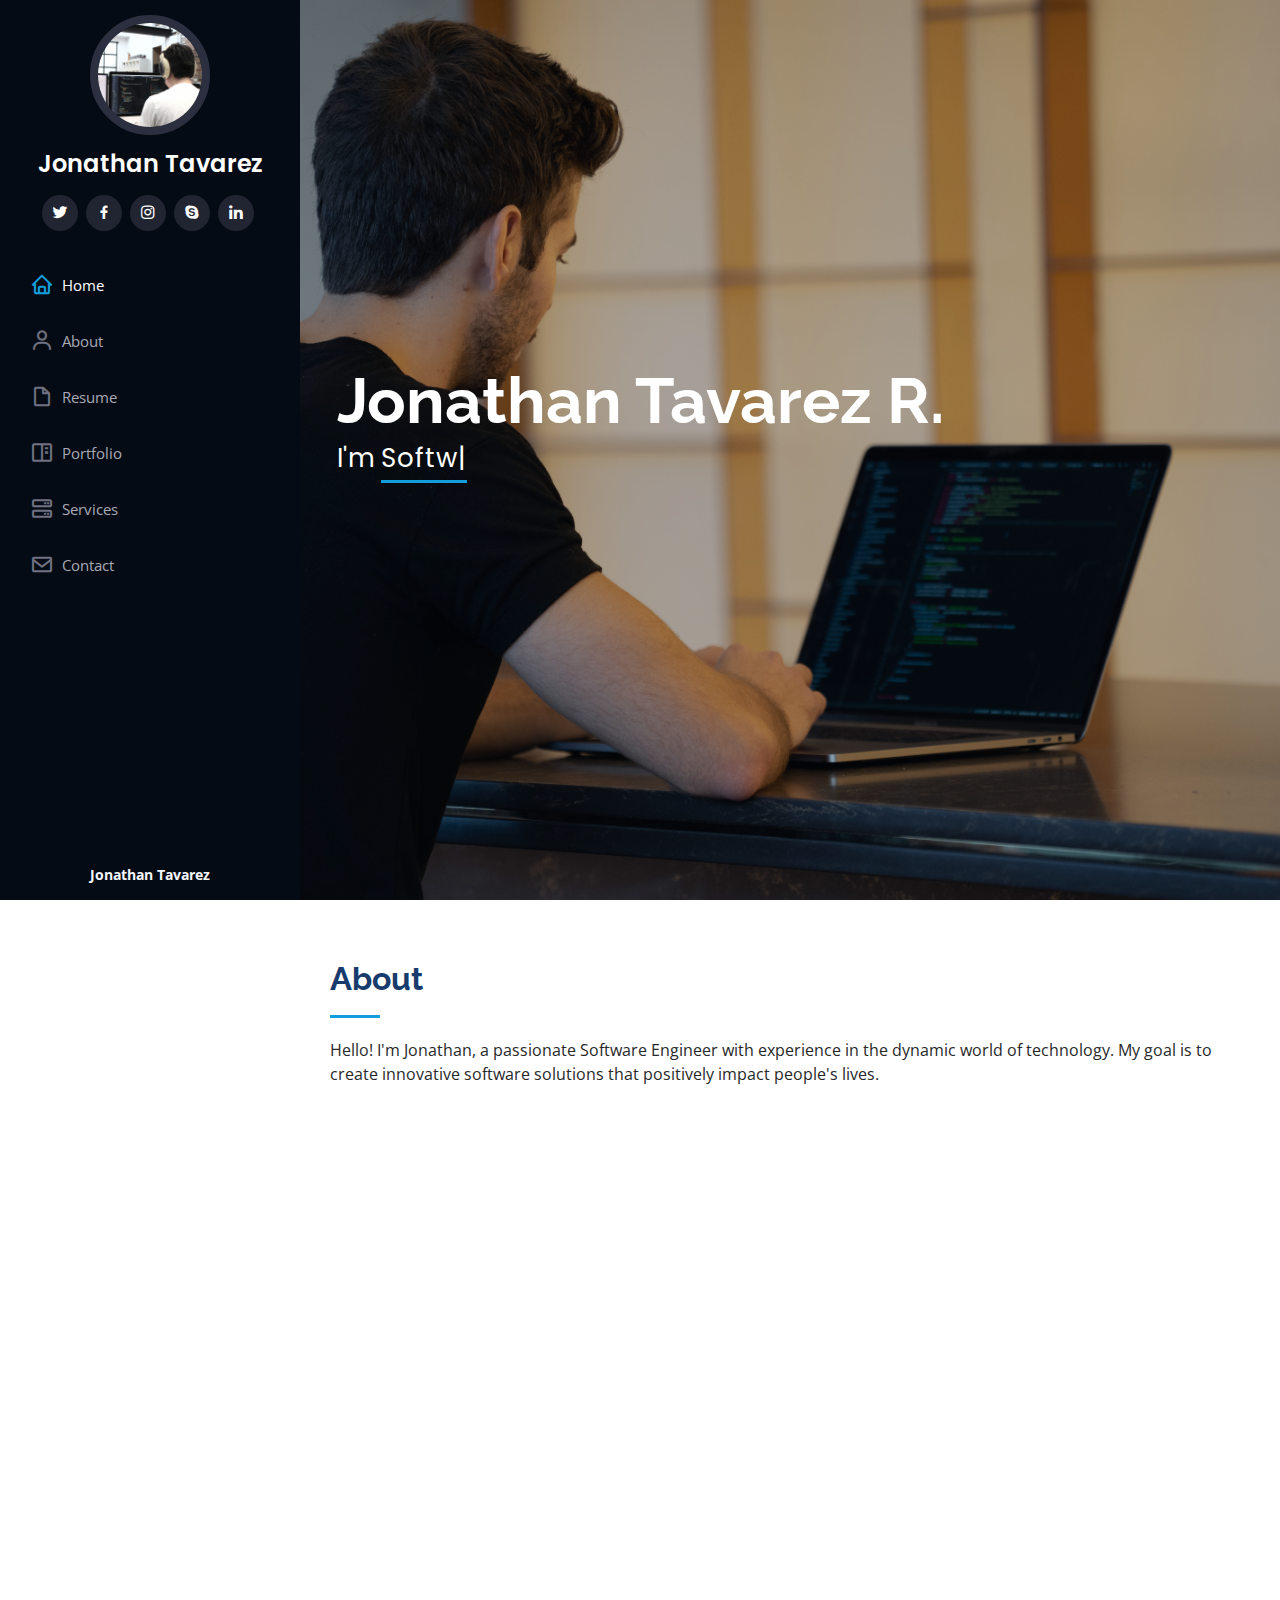
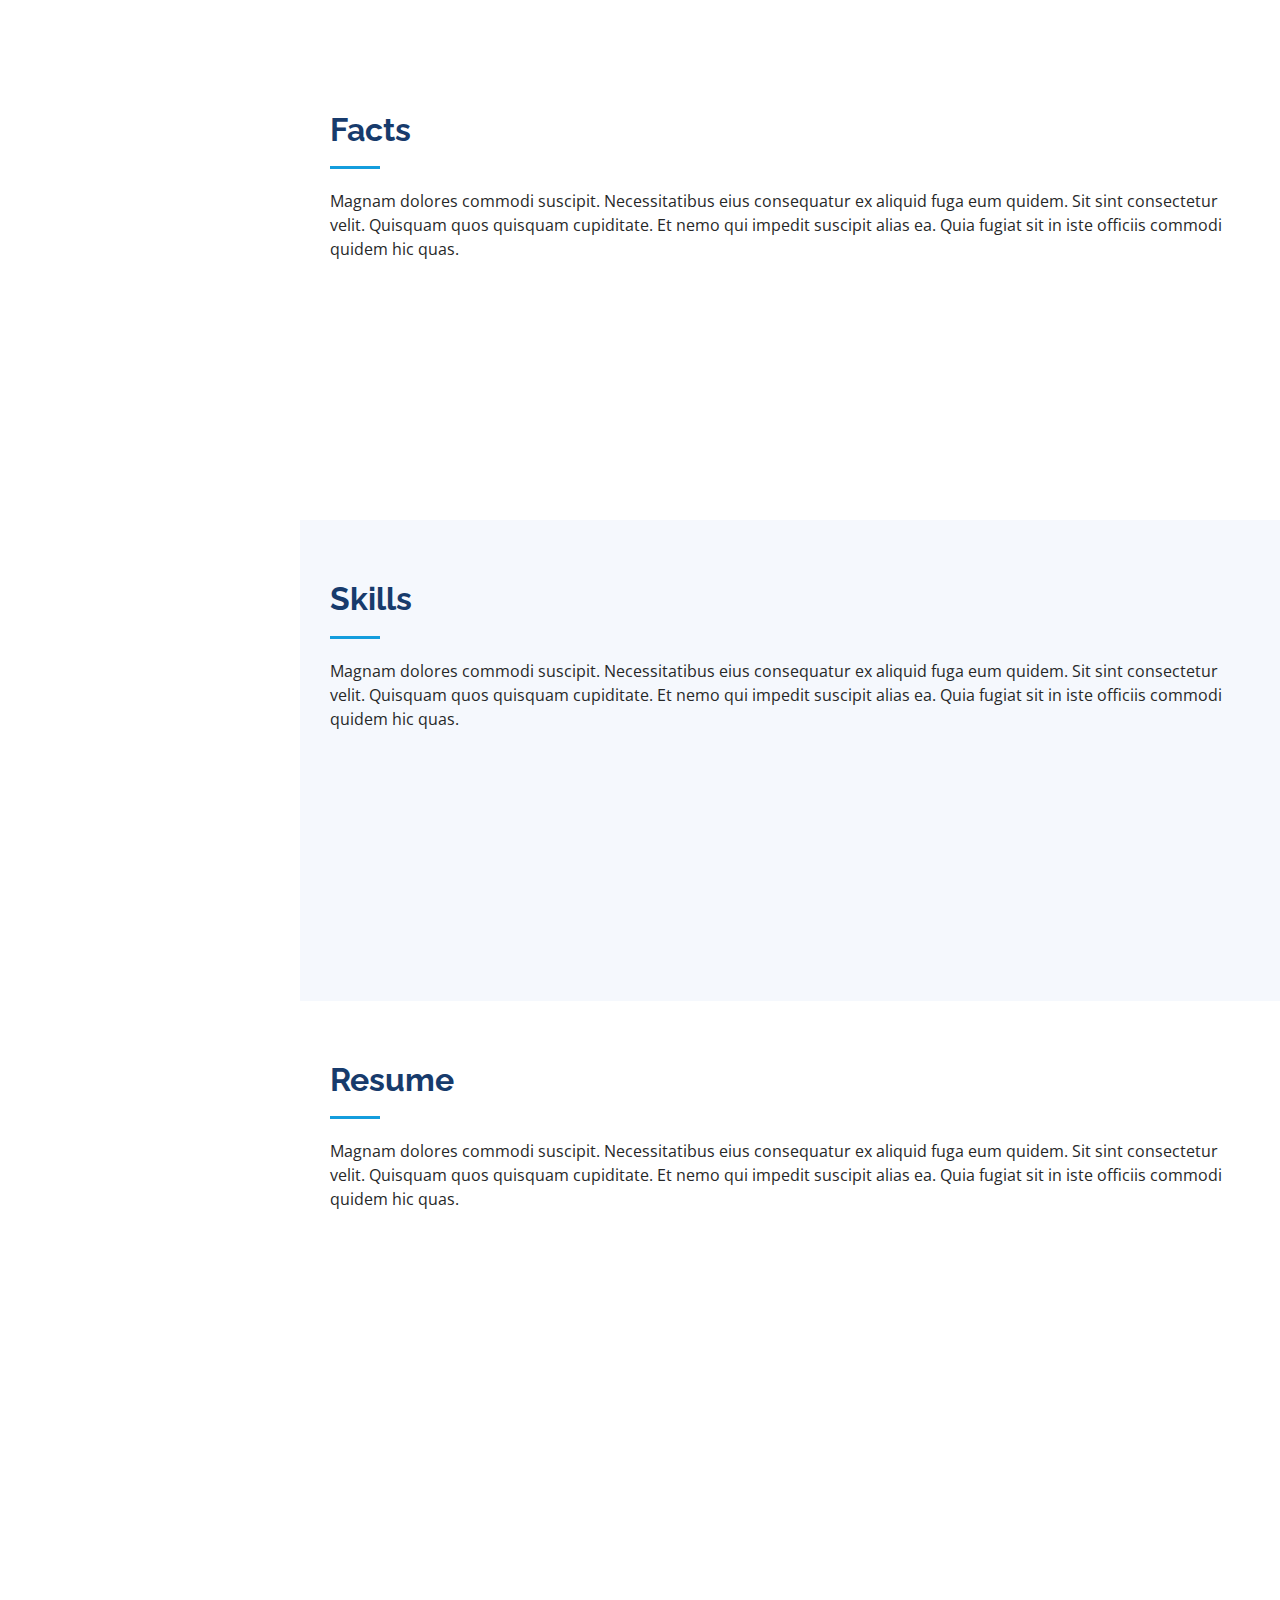
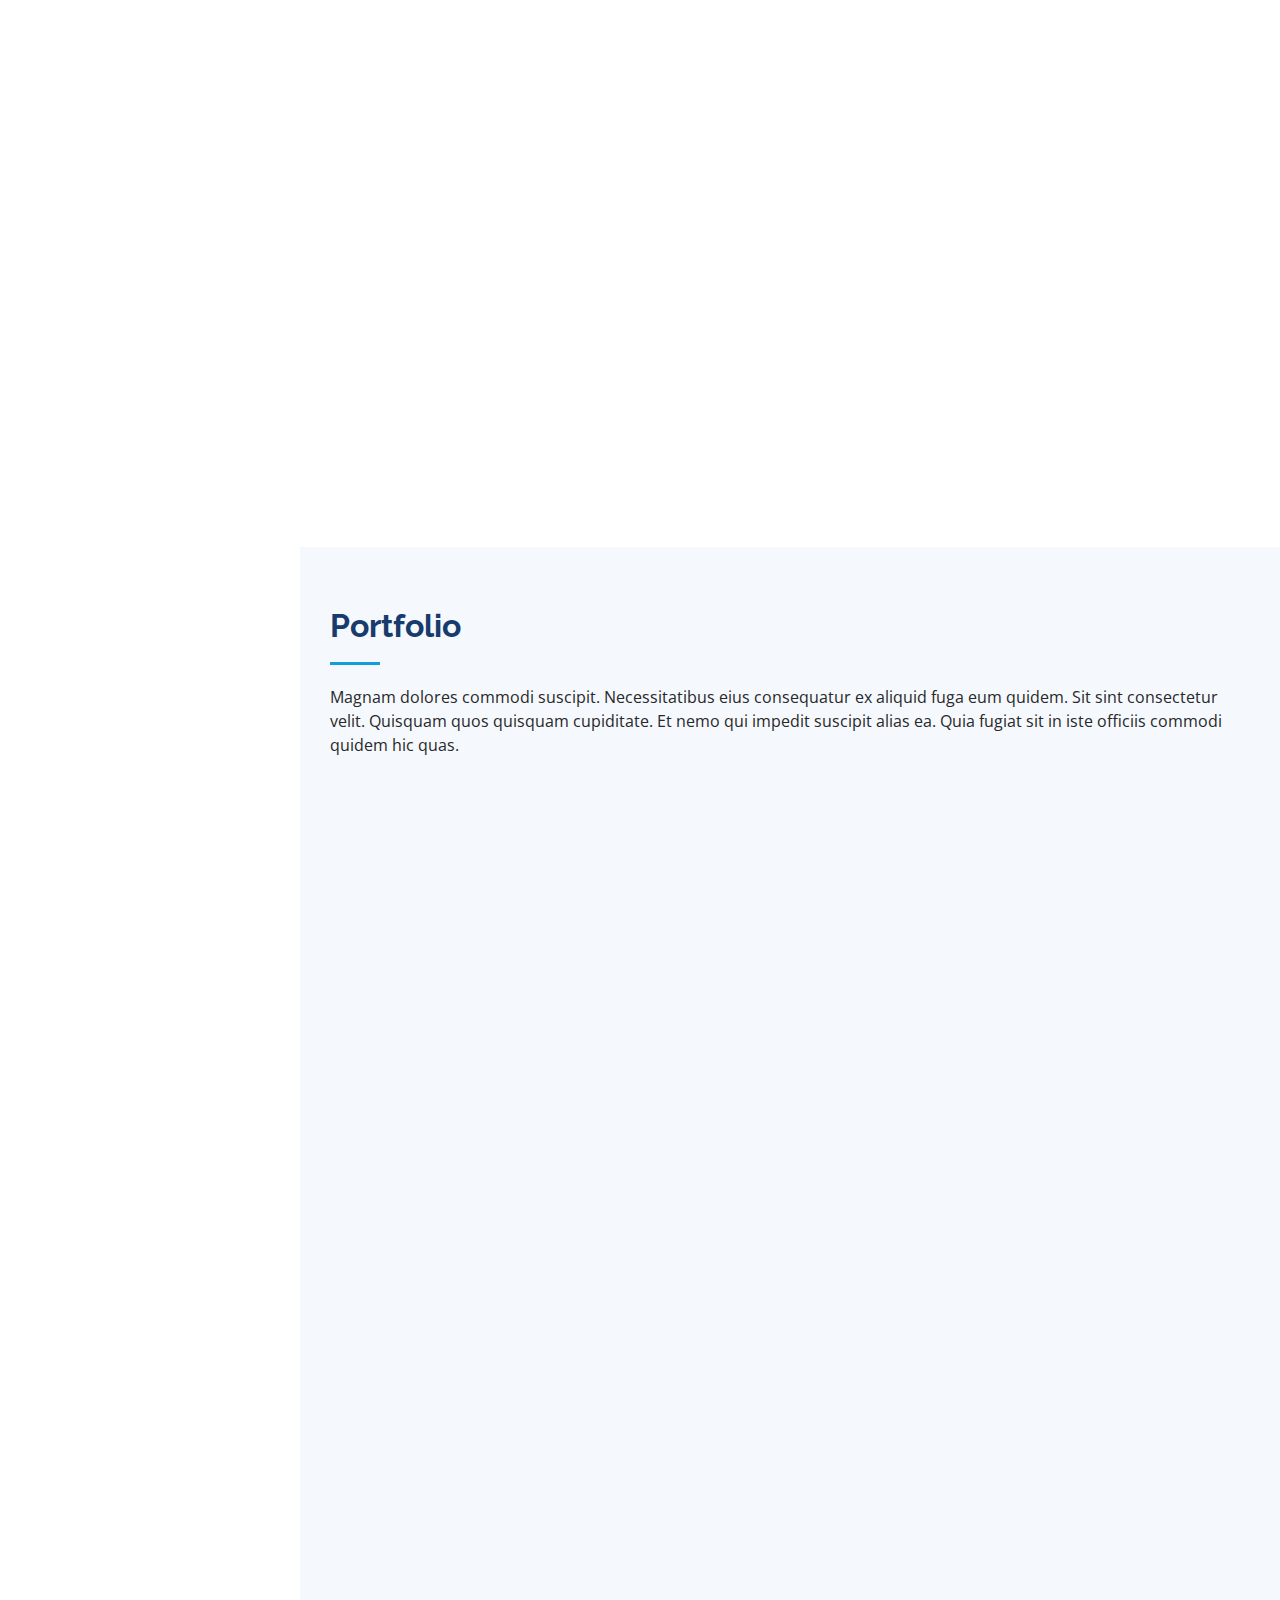
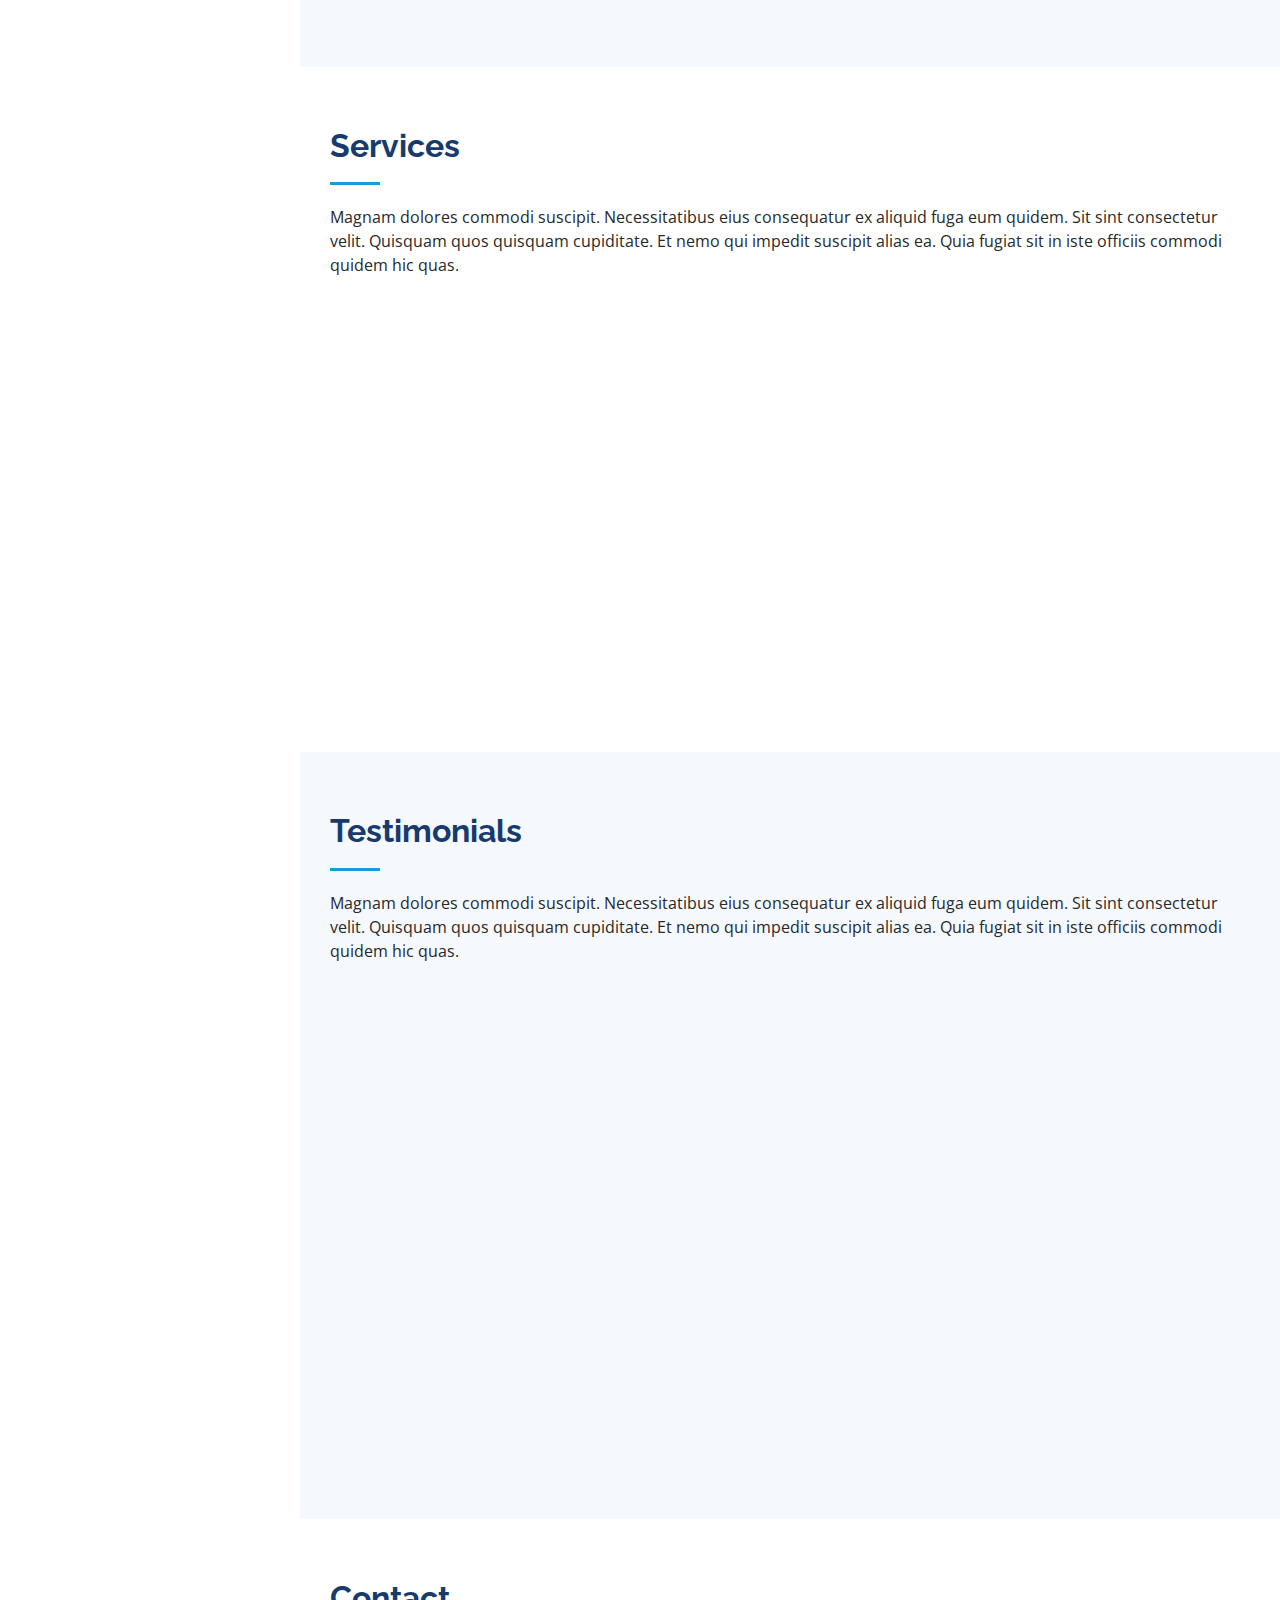
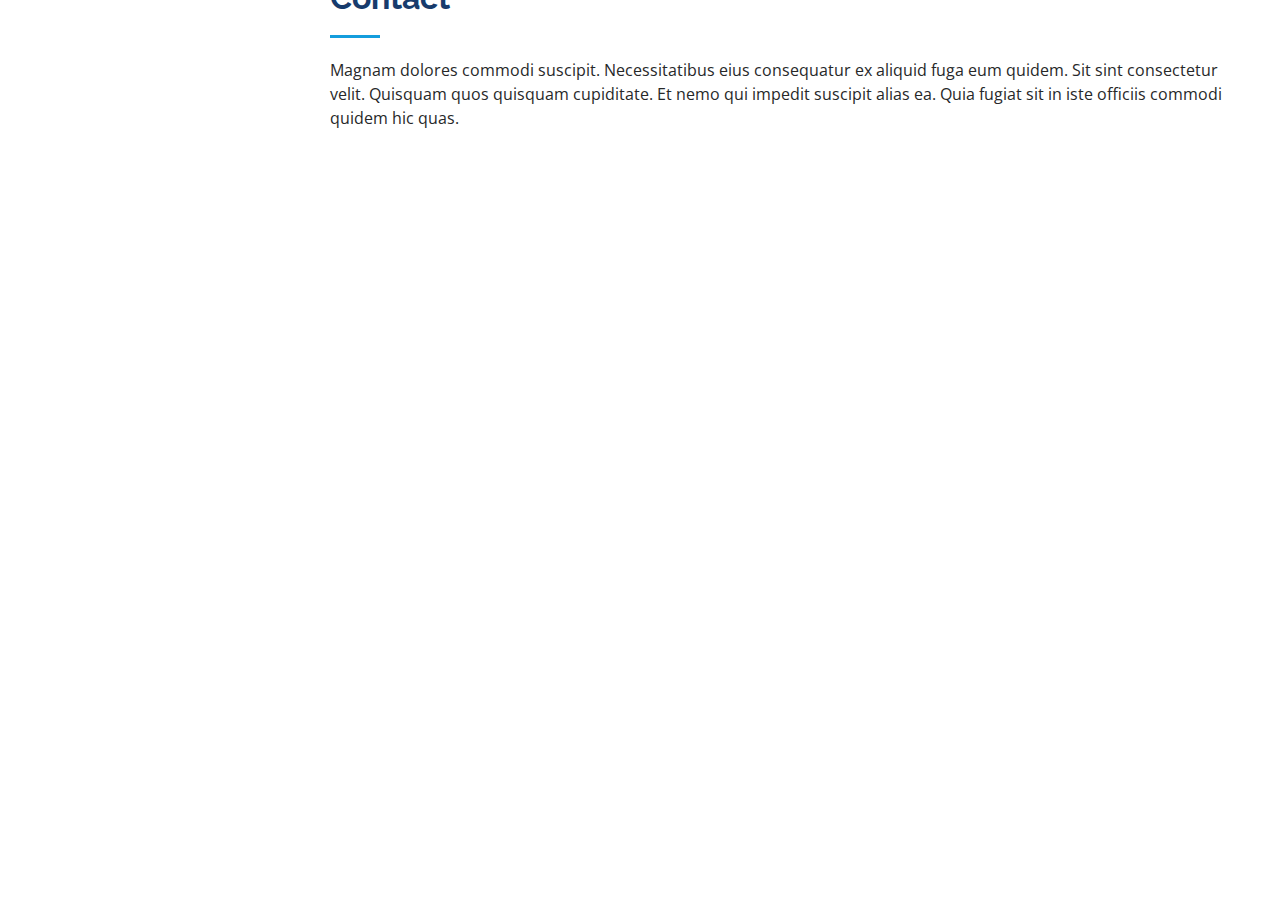
==== index.html @ 26cade0c "Initial commit" ====
<!DOCTYPE html>
<html lang="en">

<head>
  <meta charset="utf-8">
  <meta content="width=device-width, initial-scale=1.0" name="viewport">

  <title>Jonathan T. Portfolio - Index</title>
  <meta content="" name="description">
  <meta content="" name="keywords">

  <!-- Favicons -->
  <link href="assets/img/favicon.png" rel="icon">
  <link href="assets/img/apple-touch-icon.png" rel="apple-touch-icon">

  <!-- Google Fonts -->
  <link href="https://fonts.googleapis.com/css?family=Open+Sans:300,300i,400,400i,600,600i,700,700i|Raleway:300,300i,400,400i,500,500i,600,600i,700,700i|Poppins:300,300i,400,400i,500,500i,600,600i,700,700i" rel="stylesheet">

  <!-- Vendor CSS Files -->
  <link href="assets/vendor/aos/aos.css" rel="stylesheet">
  <link href="assets/vendor/bootstrap/css/bootstrap.min.css" rel="stylesheet">
  <link href="assets/vendor/bootstrap-icons/bootstrap-icons.css" rel="stylesheet">
  <link href="assets/vendor/boxicons/css/boxicons.min.css" rel="stylesheet">
  <link href="assets/vendor/glightbox/css/glightbox.min.css" rel="stylesheet">
  <link href="assets/vendor/swiper/swiper-bundle.min.css" rel="stylesheet">

  <!-- Template Main CSS File -->
  <link href="assets/css/style.css" rel="stylesheet">

  <!-- =======================================================
  * Updated: Oct 12 2023 with Bootstrap v5.3.2
  * Author: Jonathan Tavarez
  ========================================================  -->
</head>

<body>

  <!-- ======= Mobile nav toggle button ======= -->
  <i class="bi bi-list mobile-nav-toggle d-xl-none"></i>

  <!-- ======= Header ======= -->
  <header id="header">
    <div class="d-flex flex-column">

      <div class="profile">
        <img src="assets/img/bg-img3.jpg" alt="" class="img-fluid rounded-circle">
        <h1 class="text-light"><a href="index.html">Jonathan Tavarez</a></h1>
        <div class="social-links mt-3 text-center">
          <a href="#" class="twitter"><i class="bx bxl-twitter"></i></a>
          <a href="#" class="facebook"><i class="bx bxl-facebook"></i></a>
          <a href="#" class="instagram"><i class="bx bxl-instagram"></i></a>
          <a href="#" class="google-plus"><i class="bx bxl-skype"></i></a>
          <a href="#" class="linkedin"><i class="bx bxl-linkedin"></i></a>
        </div>
      </div>

      <nav id="navbar" class="nav-menu navbar">
        <ul>
          <li><a href="#hero" class="nav-link scrollto active"><i class="bx bx-home"></i> <span>Home</span></a></li>
          <li><a href="#about" class="nav-link scrollto"><i class="bx bx-user"></i> <span>About</span></a></li>
          <li><a href="#resume" class="nav-link scrollto"><i class="bx bx-file-blank"></i> <span>Resume</span></a></li>
          <li><a href="#portfolio" class="nav-link scrollto"><i class="bx bx-book-content"></i> <span>Portfolio</span></a></li>
          <li><a href="#services" class="nav-link scrollto"><i class="bx bx-server"></i> <span>Services</span></a></li>
          <li><a href="#contact" class="nav-link scrollto"><i class="bx bx-envelope"></i> <span>Contact</span></a></li>
        </ul>
      </nav><!-- .nav-menu -->
    </div>
  </header><!-- End Header -->

  <!-- ======= Hero Section ======= -->
  <section id="hero" class="d-flex flex-column justify-content-center align-items-center">
    <div class="hero-container" data-aos="fade-in">
      <h1>Jonathan Tavarez R.</h1>
      <p>I'm <span class="typed" data-typed-items="Software Engineer, System Engineer, SysAdmin, A+, Network +"></span></p>
    </div>
  </section><!-- End Hero -->

  <main id="main">

    <!-- ======= About Section ======= -->
    <section id="about" class="about">
      <div class="container">

        <div class="section-title">
          <h2>About</h2>
          Hello! I'm Jonathan, a passionate Software Engineer with experience in the dynamic world of technology. My goal is to create innovative software solutions that positively impact people's lives.
        </div>

        <div class="row">
          <div class="col-lg-4" data-aos="fade-right">
            <img src="assets/img/bg-image.jpg" class="img-fluid" alt="">
          </div>
          <div class="col-lg-8 pt-4 pt-lg-0 content" data-aos="fade-left">
            <h3>Full Stack Software Developer Engineer &amp; Web Developer.</h3>
            <p class="fst-italic">
              I started my career as a computer science student, diving deep into the fascinating realm of programming. Over the years, I've worked on a variety of challenging projects, from web applications to high-scalability cloud systems. My primary focus has been on developing applications using languages like Java, JavaScript, and TypeScript, and I've had the opportunity to collaborate on agile teams to achieve outstanding results.
            </p>
            <p></p>
            <div class="row">
              <div class="col-lg-6">
                <ul>
                  <li><i class="bi bi-chevron-right"></i> <strong>Website:</strong> <span>www.jtavarezr.github.io</span></li>
                  <li><i class="bi bi-chevron-right"></i> <strong>Phone:</strong> <span>1-401-401-2930</span></li>
                  <li><i class="bi bi-chevron-right"></i> <strong>City:</strong> <span>Davenport FL, USA</span></li>
                </ul>
              </div>
              <div class="col-lg-6">
                <ul>
                  <li><i class="bi bi-chevron-right"></i> <strong></strong> <span></span></li>
                  <li><i class="bi bi-chevron-right"></i> <strong>Email:</strong> <span>jonathan.tavarez@gmail.com</span></li>
                  <li><i class="bi bi-chevron-right"></i> <strong>Freelance:</strong> <span>Available</span></li>
                </ul>
              </div>
            </div>
            <p> </p>
            <p>
              Officiis eligendi itaque labore et dolorum mollitia officiis optio vero. Quisquam sunt adipisci omnis et ut. Nulla accusantium dolor incidunt officia tempore. Et eius omnis.
              Cupiditate ut dicta maxime officiis quidem quia. Sed et consectetur qui quia repellendus itaque neque. Aliquid amet quidem ut quaerat cupiditate. Ab et eum qui repellendus omnis culpa magni laudantium dolores.
            </p>
          </div>
        </div>

      </div>
    </section><!-- End About Section -->

    <!-- ======= Facts Section ======= -->
    <section id="facts" class="facts">
      <div class="container">

        <div class="section-title">
          <h2>Facts</h2>
          <p>Magnam dolores commodi suscipit. Necessitatibus eius consequatur ex aliquid fuga eum quidem. Sit sint consectetur velit. Quisquam quos quisquam cupiditate. Et nemo qui impedit suscipit alias ea. Quia fugiat sit in iste officiis commodi quidem hic quas.</p>
        </div>

        <div class="row no-gutters">

          <div class="col-lg-3 col-md-6 d-md-flex align-items-md-stretch" data-aos="fade-up">
            <div class="count-box">
              <i class="bi bi-emoji-smile"></i>
              <span data-purecounter-start="0" data-purecounter-end="232" data-purecounter-duration="1" class="purecounter"></span>
              <p><strong>Happy Clients</strong> consequuntur quae</p>
            </div>
          </div>

          <div class="col-lg-3 col-md-6 d-md-flex align-items-md-stretch" data-aos="fade-up" data-aos-delay="100">
            <div class="count-box">
              <i class="bi bi-journal-richtext"></i>
              <span data-purecounter-start="0" data-purecounter-end="521" data-purecounter-duration="1" class="purecounter"></span>
              <p><strong>Projects</strong> adipisci atque cum quia aut</p>
            </div>
          </div>

          <div class="col-lg-3 col-md-6 d-md-flex align-items-md-stretch" data-aos="fade-up" data-aos-delay="200">
            <div class="count-box">
              <i class="bi bi-headset"></i>
              <span data-purecounter-start="0" data-purecounter-end="1453" data-purecounter-duration="1" class="purecounter"></span>
              <p><strong>Hours Of Support</strong> aut commodi quaerat</p>
            </div>
          </div>

          <div class="col-lg-3 col-md-6 d-md-flex align-items-md-stretch" data-aos="fade-up" data-aos-delay="300">
            <div class="count-box">
              <i class="bi bi-people"></i>
              <span data-purecounter-start="0" data-purecounter-end="32" data-purecounter-duration="1" class="purecounter"></span>
              <p><strong>Hard Workers</strong> rerum asperiores dolor</p>
            </div>
          </div>

        </div>

      </div>
    </section><!-- End Facts Section -->

    <!-- ======= Skills Section ======= -->
    <section id="skills" class="skills section-bg">
      <div class="container">

        <div class="section-title">
          <h2>Skills</h2>
          <p>Magnam dolores commodi suscipit. Necessitatibus eius consequatur ex aliquid fuga eum quidem. Sit sint consectetur velit. Quisquam quos quisquam cupiditate. Et nemo qui impedit suscipit alias ea. Quia fugiat sit in iste officiis commodi quidem hic quas.</p>
        </div>

        <div class="row skills-content">

          <div class="col-lg-6" data-aos="fade-up">

            <div class="progress">
              <span class="skill">HTML <i class="val">100%</i></span>
              <div class="progress-bar-wrap">
                <div class="progress-bar" role="progressbar" aria-valuenow="100" aria-valuemin="0" aria-valuemax="100"></div>
              </div>
            </div>

            <div class="progress">
              <span class="skill">CSS <i class="val">90%</i></span>
              <div class="progress-bar-wrap">
                <div class="progress-bar" role="progressbar" aria-valuenow="90" aria-valuemin="0" aria-valuemax="100"></div>
              </div>
            </div>

            <div class="progress">
              <span class="skill">JavaScript <i class="val">75%</i></span>
              <div class="progress-bar-wrap">
                <div class="progress-bar" role="progressbar" aria-valuenow="75" aria-valuemin="0" aria-valuemax="100"></div>
              </div>
            </div>

          </div>

          <div class="col-lg-6" data-aos="fade-up" data-aos-delay="100">

            <div class="progress">
              <span class="skill">PHP <i class="val">80%</i></span>
              <div class="progress-bar-wrap">
                <div class="progress-bar" role="progressbar" aria-valuenow="80" aria-valuemin="0" aria-valuemax="100"></div>
              </div>
            </div>

            <div class="progress">
              <span class="skill">WordPress/CMS <i class="val">90%</i></span>
              <div class="progress-bar-wrap">
                <div class="progress-bar" role="progressbar" aria-valuenow="90" aria-valuemin="0" aria-valuemax="100"></div>
              </div>
            </div>

            <div class="progress">
              <span class="skill">Photoshop <i class="val">55%</i></span>
              <div class="progress-bar-wrap">
                <div class="progress-bar" role="progressbar" aria-valuenow="55" aria-valuemin="0" aria-valuemax="100"></div>
              </div>
            </div>

          </div>

        </div>

      </div>
    </section><!-- End Skills Section -->

    <!-- ======= Resume Section ======= -->
    <section id="resume" class="resume">
      <div class="container">

        <div class="section-title">
          <h2>Resume</h2>
          <p>Magnam dolores commodi suscipit. Necessitatibus eius consequatur ex aliquid fuga eum quidem. Sit sint consectetur velit. Quisquam quos quisquam cupiditate. Et nemo qui impedit suscipit alias ea. Quia fugiat sit in iste officiis commodi quidem hic quas.</p>
        </div>

        <div class="row">
          <div class="col-lg-6" data-aos="fade-up">
            <h3 class="resume-title">Sumary</h3>
            <div class="resume-item pb-0">
              <h4>Jonathan Tavarez</h4>
              <p><em>Innovative and deadline-driven Graphic Designer with 3+ years of experience designing and developing user-centered digital/print marketing material from initial concept to final, polished deliverable.</em></p>
              <ul>
                <li>Davenport, FL</li>
                <li>(401) 400-2930</li>
                <li>jonathan.tavarez@gmail.com</li>
              </ul>
            </div>

            <h3 class="resume-title">Education</h3>
            <div class="resume-item">
              <h4>Master of Fine Arts &amp; Graphic Design</h4>
              <h5>2015 - 2016</h5>
              <p><em>Rochester Institute of Technology, Rochester, NY</em></p>
              <p>Qui deserunt veniam. Et sed aliquam labore tempore sed quisquam iusto autem sit. Ea vero voluptatum qui ut dignissimos deleniti nerada porti sand markend</p>
            </div>
            <div class="resume-item">
              <h4>Bachelor of Fine Arts &amp; Graphic Design</h4>
              <h5>2010 - 2014</h5>
              <p><em>Rochester Institute of Technology, Rochester, NY</em></p>
              <p>Quia nobis sequi est occaecati aut. Repudiandae et iusto quae reiciendis et quis Eius vel ratione eius unde vitae rerum voluptates asperiores voluptatem Earum molestiae consequatur neque etlon sader mart dila</p>
            </div>
          </div>
          <div class="col-lg-6" data-aos="fade-up" data-aos-delay="100">
            <h3 class="resume-title">Professional Experience</h3>
            <div class="resume-item">
              <h4>Senior graphic design specialist</h4>
              <h5>2019 - Present</h5>
              <p><em>Experion, New York, NY </em></p>
              <ul>
                <li>Lead in the design, development, and implementation of the graphic, layout, and production communication materials</li>
                <li>Delegate tasks to the 7 members of the design team and provide counsel on all aspects of the project. </li>
                <li>Supervise the assessment of all graphic materials in order to ensure quality and accuracy of the design</li>
                <li>Oversee the efficient use of production project budgets ranging from $2,000 - $25,000</li>
              </ul>
            </div>
            <div class="resume-item">
              <h4>Graphic design specialist</h4>
              <h5>2017 - 2018</h5>
              <p><em>Stepping Stone Advertising, New York, NY</em></p>
              <ul>
                <li>Developed numerous marketing programs (logos, brochures,infographics, presentations, and advertisements).</li>
                <li>Managed up to 5 projects or tasks at a given time while under pressure</li>
                <li>Recommended and consulted with clients on the most appropriate graphic design</li>
                <li>Created 4+ design presentations and proposals a month for clients and account managers</li>
              </ul>
            </div>
          </div>
        </div>

      </div>
    </section><!-- End Resume Section -->

    <!-- ======= Portfolio Section ======= -->
    <section id="portfolio" class="portfolio section-bg">
      <div class="container">

        <div class="section-title">
          <h2>Portfolio</h2>
          <p>Magnam dolores commodi suscipit. Necessitatibus eius consequatur ex aliquid fuga eum quidem. Sit sint consectetur velit. Quisquam quos quisquam cupiditate. Et nemo qui impedit suscipit alias ea. Quia fugiat sit in iste officiis commodi quidem hic quas.</p>
        </div>

        <div class="row" data-aos="fade-up">
          <div class="col-lg-12 d-flex justify-content-center">
            <ul id="portfolio-flters">
              <li data-filter="*" class="filter-active">All</li>
              <li data-filter=".filter-app">App</li>
              <li data-filter=".filter-card">Card</li>
              <li data-filter=".filter-web">Web</li>
            </ul>
          </div>
        </div>

        <div class="row portfolio-container" data-aos="fade-up" data-aos-delay="100">

          <div class="col-lg-4 col-md-6 portfolio-item filter-app">
            <div class="portfolio-wrap">
              <img src="assets/img/portfolio/portfolio-1.jpg" class="img-fluid" alt="">
              <div class="portfolio-links">
                <a href="assets/img/portfolio/portfolio-1.jpg" data-gallery="portfolioGallery" class="portfolio-lightbox" title="App 1"><i class="bx bx-plus"></i></a>
                <a href="portfolio-details.html" title="More Details"><i class="bx bx-link"></i></a>
              </div>
            </div>
          </div>

          <div class="col-lg-4 col-md-6 portfolio-item filter-web">
            <div class="portfolio-wrap">
              <img src="assets/img/portfolio/portfolio-2.jpg" class="img-fluid" alt="">
              <div class="portfolio-links">
                <a href="assets/img/portfolio/portfolio-2.jpg" data-gallery="portfolioGallery" class="portfolio-lightbox" title="Web 3"><i class="bx bx-plus"></i></a>
                <a href="portfolio-details.html" title="More Details"><i class="bx bx-link"></i></a>
              </div>
            </div>
          </div>

          <div class="col-lg-4 col-md-6 portfolio-item filter-app">
            <div class="portfolio-wrap">
              <img src="assets/img/portfolio/portfolio-3.jpg" class="img-fluid" alt="">
              <div class="portfolio-links">
                <a href="assets/img/portfolio/portfolio-3.jpg" data-gallery="portfolioGallery" class="portfolio-lightbox" title="App 2"><i class="bx bx-plus"></i></a>
                <a href="portfolio-details.html" title="More Details"><i class="bx bx-link"></i></a>
              </div>
            </div>
          </div>

          <div class="col-lg-4 col-md-6 portfolio-item filter-card">
            <div class="portfolio-wrap">
              <img src="assets/img/portfolio/portfolio-4.jpg" class="img-fluid" alt="">
              <div class="portfolio-links">
                <a href="assets/img/portfolio/portfolio-4.jpg" data-gallery="portfolioGallery" class="portfolio-lightbox" title="Card 2"><i class="bx bx-plus"></i></a>
                <a href="portfolio-details.html" title="More Details"><i class="bx bx-link"></i></a>
              </div>
            </div>
          </div>

          <div class="col-lg-4 col-md-6 portfolio-item filter-web">
            <div class="portfolio-wrap">
              <img src="assets/img/portfolio/portfolio-5.jpg" class="img-fluid" alt="">
              <div class="portfolio-links">
                <a href="assets/img/portfolio/portfolio-5.jpg" data-gallery="portfolioGallery" class="portfolio-lightbox" title="Web 2"><i class="bx bx-plus"></i></a>
                <a href="portfolio-details.html" title="More Details"><i class="bx bx-link"></i></a>
              </div>
            </div>
          </div>

          <div class="col-lg-4 col-md-6 portfolio-item filter-app">
            <div class="portfolio-wrap">
              <img src="assets/img/portfolio/portfolio-6.jpg" class="img-fluid" alt="">
              <div class="portfolio-links">
                <a href="assets/img/portfolio/portfolio-6.jpg" data-gallery="portfolioGallery" class="portfolio-lightbox" title="App 3"><i class="bx bx-plus"></i></a>
                <a href="portfolio-details.html" title="More Details"><i class="bx bx-link"></i></a>
              </div>
            </div>
          </div>

          <div class="col-lg-4 col-md-6 portfolio-item filter-card">
            <div class="portfolio-wrap">
              <img src="assets/img/portfolio/portfolio-7.jpg" class="img-fluid" alt="">
              <div class="portfolio-links">
                <a href="assets/img/portfolio/portfolio-7.jpg" data-gallery="portfolioGallery" class="portfolio-lightbox" title="Card 1"><i class="bx bx-plus"></i></a>
                <a href="portfolio-details.html" title="More Details"><i class="bx bx-link"></i></a>
              </div>
            </div>
          </div>

          <div class="col-lg-4 col-md-6 portfolio-item filter-card">
            <div class="portfolio-wrap">
              <img src="assets/img/portfolio/portfolio-8.jpg" class="img-fluid" alt="">
              <div class="portfolio-links">
                <a href="assets/img/portfolio/portfolio-8.jpg" data-gallery="portfolioGallery" class="portfolio-lightbox" title="Card 3"><i class="bx bx-plus"></i></a>
                <a href="portfolio-details.html" title="More Details"><i class="bx bx-link"></i></a>
              </div>
            </div>
          </div>

          <div class="col-lg-4 col-md-6 portfolio-item filter-web">
            <div class="portfolio-wrap">
              <img src="assets/img/portfolio/portfolio-9.jpg" class="img-fluid" alt="">
              <div class="portfolio-links">
                <a href="assets/img/portfolio/portfolio-9.jpg" data-gallery="portfolioGallery" class="portfolio-lightbox" title="Web 3"><i class="bx bx-plus"></i></a>
                <a href="portfolio-details.html" title="More Details"><i class="bx bx-link"></i></a>
              </div>
            </div>
          </div>

        </div>

      </div>
    </section><!-- End Portfolio Section -->

    <!-- ======= Services Section ======= -->
    <section id="services" class="services">
      <div class="container">

        <div class="section-title">
          <h2>Services</h2>
          <p>Magnam dolores commodi suscipit. Necessitatibus eius consequatur ex aliquid fuga eum quidem. Sit sint consectetur velit. Quisquam quos quisquam cupiditate. Et nemo qui impedit suscipit alias ea. Quia fugiat sit in iste officiis commodi quidem hic quas.</p>
        </div>

        <div class="row">
          <div class="col-lg-4 col-md-6 icon-box" data-aos="fade-up">
            <div class="icon"><i class="bi bi-briefcase"></i></div>
            <h4 class="title"><a href="">Lorem Ipsum</a></h4>
            <p class="description">Voluptatum deleniti atque corrupti quos dolores et quas molestias excepturi sint occaecati cupiditate non provident</p>
          </div>
          <div class="col-lg-4 col-md-6 icon-box" data-aos="fade-up" data-aos-delay="100">
            <div class="icon"><i class="bi bi-card-checklist"></i></div>
            <h4 class="title"><a href="">Dolor Sitema</a></h4>
            <p class="description">Minim veniam, quis nostrud exercitation ullamco laboris nisi ut aliquip ex ea commodo consequat tarad limino ata</p>
          </div>
          <div class="col-lg-4 col-md-6 icon-box" data-aos="fade-up" data-aos-delay="200">
            <div class="icon"><i class="bi bi-bar-chart"></i></div>
            <h4 class="title"><a href="">Sed ut perspiciatis</a></h4>
            <p class="description">Duis aute irure dolor in reprehenderit in voluptate velit esse cillum dolore eu fugiat nulla pariatur</p>
          </div>
          <div class="col-lg-4 col-md-6 icon-box" data-aos="fade-up" data-aos-delay="300">
            <div class="icon"><i class="bi bi-binoculars"></i></div>
            <h4 class="title"><a href="">Magni Dolores</a></h4>
            <p class="description">Excepteur sint occaecat cupidatat non proident, sunt in culpa qui officia deserunt mollit anim id est laborum</p>
          </div>
          <div class="col-lg-4 col-md-6 icon-box" data-aos="fade-up" data-aos-delay="400">
            <div class="icon"><i class="bi bi-brightness-high"></i></div>
            <h4 class="title"><a href="">Nemo Enim</a></h4>
            <p class="description">At vero eos et accusamus et iusto odio dignissimos ducimus qui blanditiis praesentium voluptatum deleniti atque</p>
          </div>
          <div class="col-lg-4 col-md-6 icon-box" data-aos="fade-up" data-aos-delay="500">
            <div class="icon"><i class="bi bi-calendar4-week"></i></div>
            <h4 class="title"><a href="">Eiusmod Tempor</a></h4>
            <p class="description">Et harum quidem rerum facilis est et expedita distinctio. Nam libero tempore, cum soluta nobis est eligendi</p>
          </div>
        </div>

      </div>
    </section><!-- End Services Section -->

    <!-- ======= Testimonials Section ======= -->
    <section id="testimonials" class="testimonials section-bg">
      <div class="container">

        <div class="section-title">
          <h2>Testimonials</h2>
          <p>Magnam dolores commodi suscipit. Necessitatibus eius consequatur ex aliquid fuga eum quidem. Sit sint consectetur velit. Quisquam quos quisquam cupiditate. Et nemo qui impedit suscipit alias ea. Quia fugiat sit in iste officiis commodi quidem hic quas.</p>
        </div>

        <div class="testimonials-slider swiper" data-aos="fade-up" data-aos-delay="100">
          <div class="swiper-wrapper">

            <div class="swiper-slide">
              <div class="testimonial-item" data-aos="fade-up">
                <p>
                  <i class="bx bxs-quote-alt-left quote-icon-left"></i>
                  Proin iaculis purus consequat sem cure digni ssim donec porttitora entum suscipit rhoncus. Accusantium quam, ultricies eget id, aliquam eget nibh et. Maecen aliquam, risus at semper.
                  <i class="bx bxs-quote-alt-right quote-icon-right"></i>
                </p>
                <img src="assets/img/testimonials/testimonials-1.jpg" class="testimonial-img" alt="">
                <h3>Saul Goodman</h3>
                <h4>Ceo &amp; Founder</h4>
              </div>
            </div><!-- End testimonial item -->

            <div class="swiper-slide">
              <div class="testimonial-item" data-aos="fade-up" data-aos-delay="100">
                <p>
                  <i class="bx bxs-quote-alt-left quote-icon-left"></i>
                  Export tempor illum tamen malis malis eram quae irure esse labore quem cillum quid cillum eram malis quorum velit fore eram velit sunt aliqua noster fugiat irure amet legam anim culpa.
                  <i class="bx bxs-quote-alt-right quote-icon-right"></i>
                </p>
                <img src="assets/img/testimonials/testimonials-2.jpg" class="testimonial-img" alt="">
                <h3>Sara Wilsson</h3>
                <h4>Designer</h4>
              </div>
            </div><!-- End testimonial item -->

            <div class="swiper-slide">
              <div class="testimonial-item" data-aos="fade-up" data-aos-delay="200">
                <p>
                  <i class="bx bxs-quote-alt-left quote-icon-left"></i>
                  Enim nisi quem export duis labore cillum quae magna enim sint quorum nulla quem veniam duis minim tempor labore quem eram duis noster aute amet eram fore quis sint minim.
                  <i class="bx bxs-quote-alt-right quote-icon-right"></i>
                </p>
                <img src="assets/img/testimonials/testimonials-3.jpg" class="testimonial-img" alt="">
                <h3>Jena Karlis</h3>
                <h4>Store Owner</h4>
              </div>
            </div><!-- End testimonial item -->

            <div class="swiper-slide">
              <div class="testimonial-item" data-aos="fade-up" data-aos-delay="300">
                <p>
                  <i class="bx bxs-quote-alt-left quote-icon-left"></i>
                  Fugiat enim eram quae cillum dolore dolor amet nulla culpa multos export minim fugiat minim velit minim dolor enim duis veniam ipsum anim magna sunt elit fore quem dolore labore illum veniam.
                  <i class="bx bxs-quote-alt-right quote-icon-right"></i>
                </p>
                <img src="assets/img/testimonials/testimonials-4.jpg" class="testimonial-img" alt="">
                <h3>Matt Brandon</h3>
                <h4>Freelancer</h4>
              </div>
            </div><!-- End testimonial item -->

            <div class="swiper-slide">
              <div class="testimonial-item" data-aos="fade-up" data-aos-delay="400">
                <p>
                  <i class="bx bxs-quote-alt-left quote-icon-left"></i>
                  Quis quorum aliqua sint quem legam fore sunt eram irure aliqua veniam tempor noster veniam enim culpa labore duis sunt culpa nulla illum cillum fugiat legam esse veniam culpa fore nisi cillum quid.
                  <i class="bx bxs-quote-alt-right quote-icon-right"></i>
                </p>
                <img src="assets/img/testimonials/testimonials-5.jpg" class="testimonial-img" alt="">
                <h3>John Larson</h3>
                <h4>Entrepreneur</h4>
              </div>
            </div><!-- End testimonial item -->

          </div>
          <div class="swiper-pagination"></div>
        </div>

      </div>
    </section><!-- End Testimonials Section -->

    <!-- ======= Contact Section ======= -->
    <section id="contact" class="contact">
      <div class="container">

        <div class="section-title">
          <h2>Contact</h2>
          <p>Magnam dolores commodi suscipit. Necessitatibus eius consequatur ex aliquid fuga eum quidem. Sit sint consectetur velit. Quisquam quos quisquam cupiditate. Et nemo qui impedit suscipit alias ea. Quia fugiat sit in iste officiis commodi quidem hic quas.</p>
        </div>

        <div class="row" data-aos="fade-in">

          <div class="col-lg-5 d-flex align-items-stretch">
            <div class="info">
              <div class="address">
                <i class="bi bi-geo-alt"></i>
                <h4>Location:</h4>
                <p>A108 Adam Street, New York, NY 535022</p>
              </div>

              <div class="email">
                <i class="bi bi-envelope"></i>
                <h4>Email:</h4>
                <p>info@example.com</p>
              </div>

              <div class="phone">
                <i class="bi bi-phone"></i>
                <h4>Call:</h4>
                <p>+1 5589 55488 55s</p>
              </div>

              <iframe src="https://www.google.com/maps/embed?pb=!1m14!1m8!1m3!1d12097.433213460943!2d-74.0062269!3d40.7101282!3m2!1i1024!2i768!4f13.1!3m3!1m2!1s0x0%3A0xb89d1fe6bc499443!2sDowntown+Conference+Center!5e0!3m2!1smk!2sbg!4v1539943755621" frameborder="0" style="border:0; width: 100%; height: 290px;" allowfullscreen></iframe>
            </div>

          </div>

          <div class="col-lg-7 mt-5 mt-lg-0 d-flex align-items-stretch">
            <form action="forms/contact.php" method="post" role="form" class="php-email-form">
              <div class="row">
                <div class="form-group col-md-6">
                  <label for="name">Your Name</label>
                  <input type="text" name="name" class="form-control" id="name" required>
                </div>
                <div class="form-group col-md-6">
                  <label for="name">Your Email</label>
                  <input type="email" class="form-control" name="email" id="email" required>
                </div>
              </div>
              <div class="form-group">
                <label for="name">Subject</label>
                <input type="text" class="form-control" name="subject" id="subject" required>
              </div>
              <div class="form-group">
                <label for="name">Message</label>
                <textarea class="form-control" name="message" rows="10" required></textarea>
              </div>
              <div class="my-3">
                <div class="loading">Loading</div>
                <div class="error-message"></div>
                <div class="sent-message">Your message has been sent. Thank you!</div>
              </div>
              <div class="text-center"><button type="submit">Send Message</button></div>
            </form>
          </div>

        </div>

      </div>
    </section><!-- End Contact Section -->

  </main><!-- End #main -->

  <!-- ======= Footer ======= -->
  <footer id="footer">
    <div class="container">
      <div class="copyright">
      <strong><span>Jonathan Tavarez</span></strong>
      </div>
   
    </div>
  </footer>
  <!-- End  Footer -->

  <a href="#" class="back-to-top d-flex align-items-center justify-content-center"><i class="bi bi-arrow-up-short"></i></a>

  <!-- Vendor JS Files -->
  <script src="assets/vendor/purecounter/purecounter_vanilla.js"></script>
  <script src="assets/vendor/aos/aos.js"></script>
  <script src="assets/vendor/bootstrap/js/bootstrap.bundle.min.js"></script>
  <script src="assets/vendor/glightbox/js/glightbox.min.js"></script>
  <script src="assets/vendor/isotope-layout/isotope.pkgd.min.js"></script>
  <script src="assets/vendor/swiper/swiper-bundle.min.js"></script>
  <script src="assets/vendor/typed.js/typed.umd.js"></script>
  <script src="assets/vendor/waypoints/noframework.waypoints.js"></script>
  <script src="assets/vendor/php-email-form/validate.js"></script>

  <!-- Template Main JS File -->
  <script src="assets/js/main.js"></script>

</body>

</html>
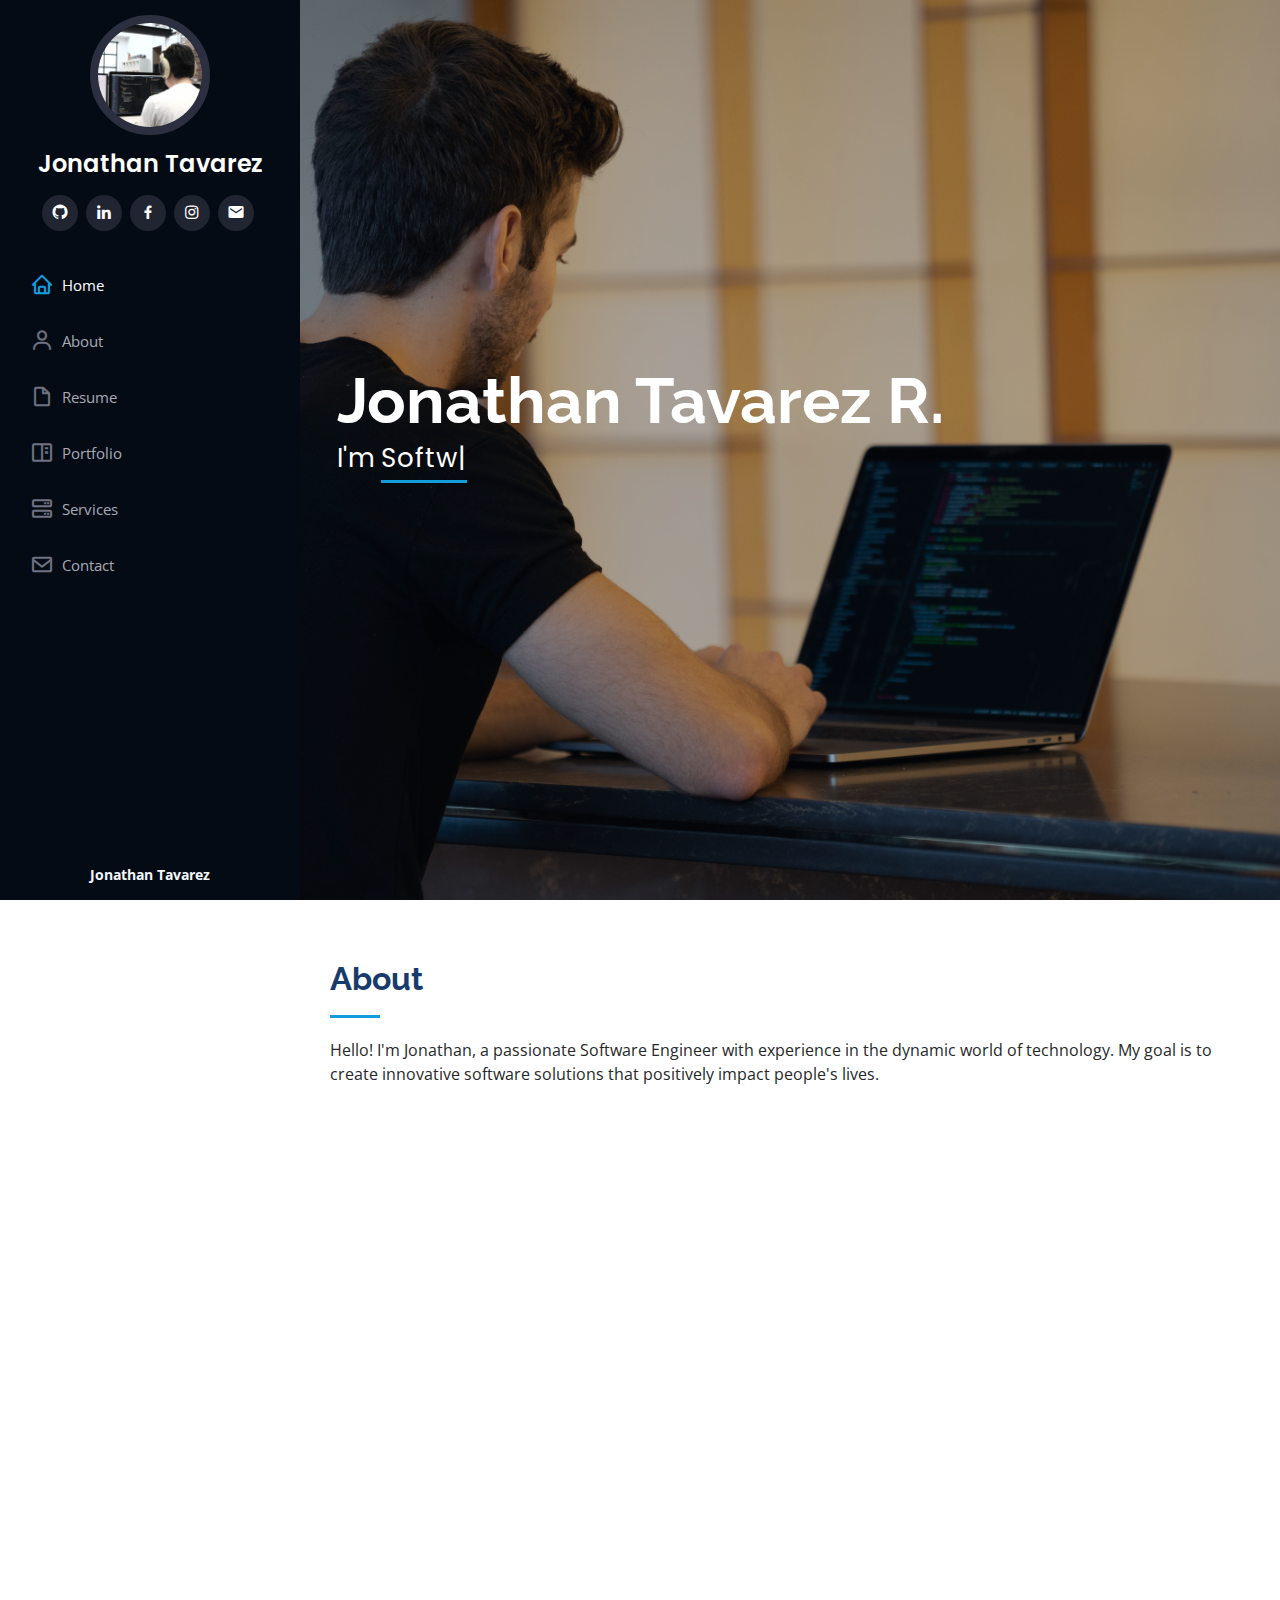
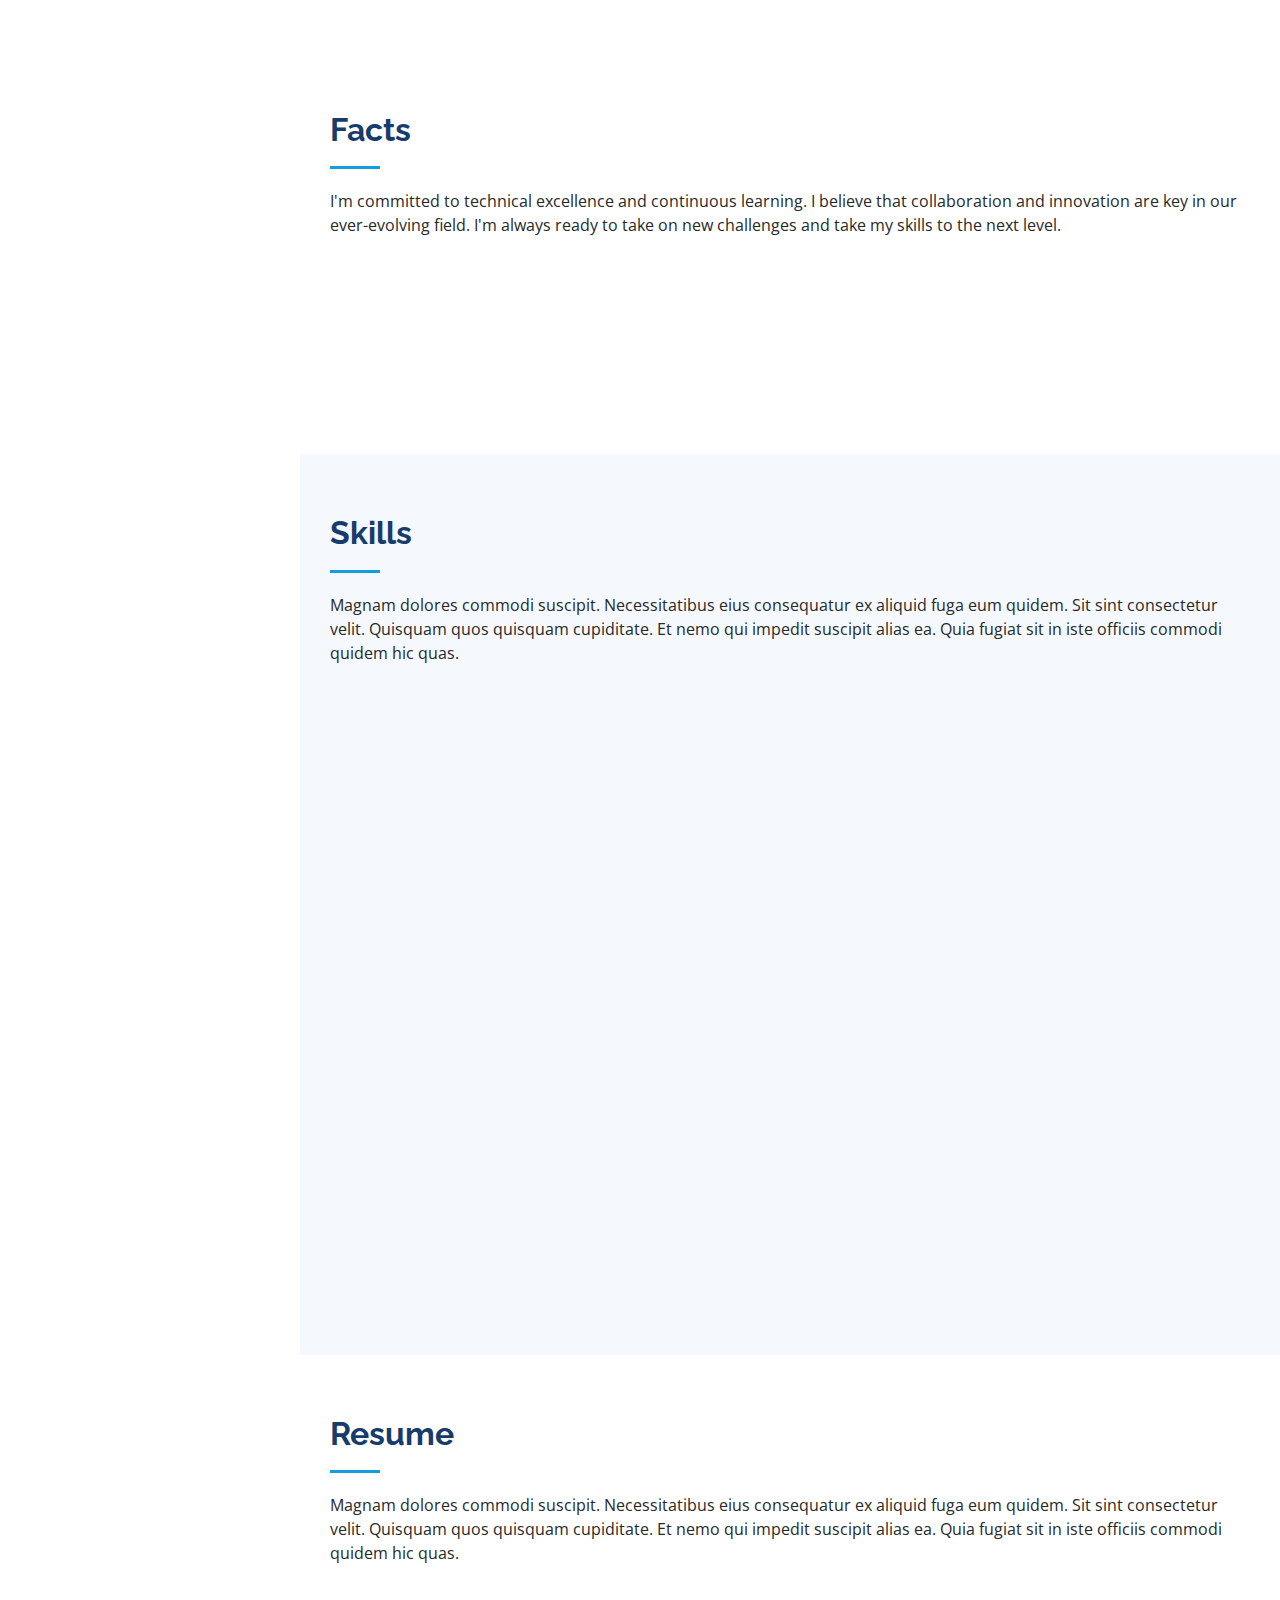
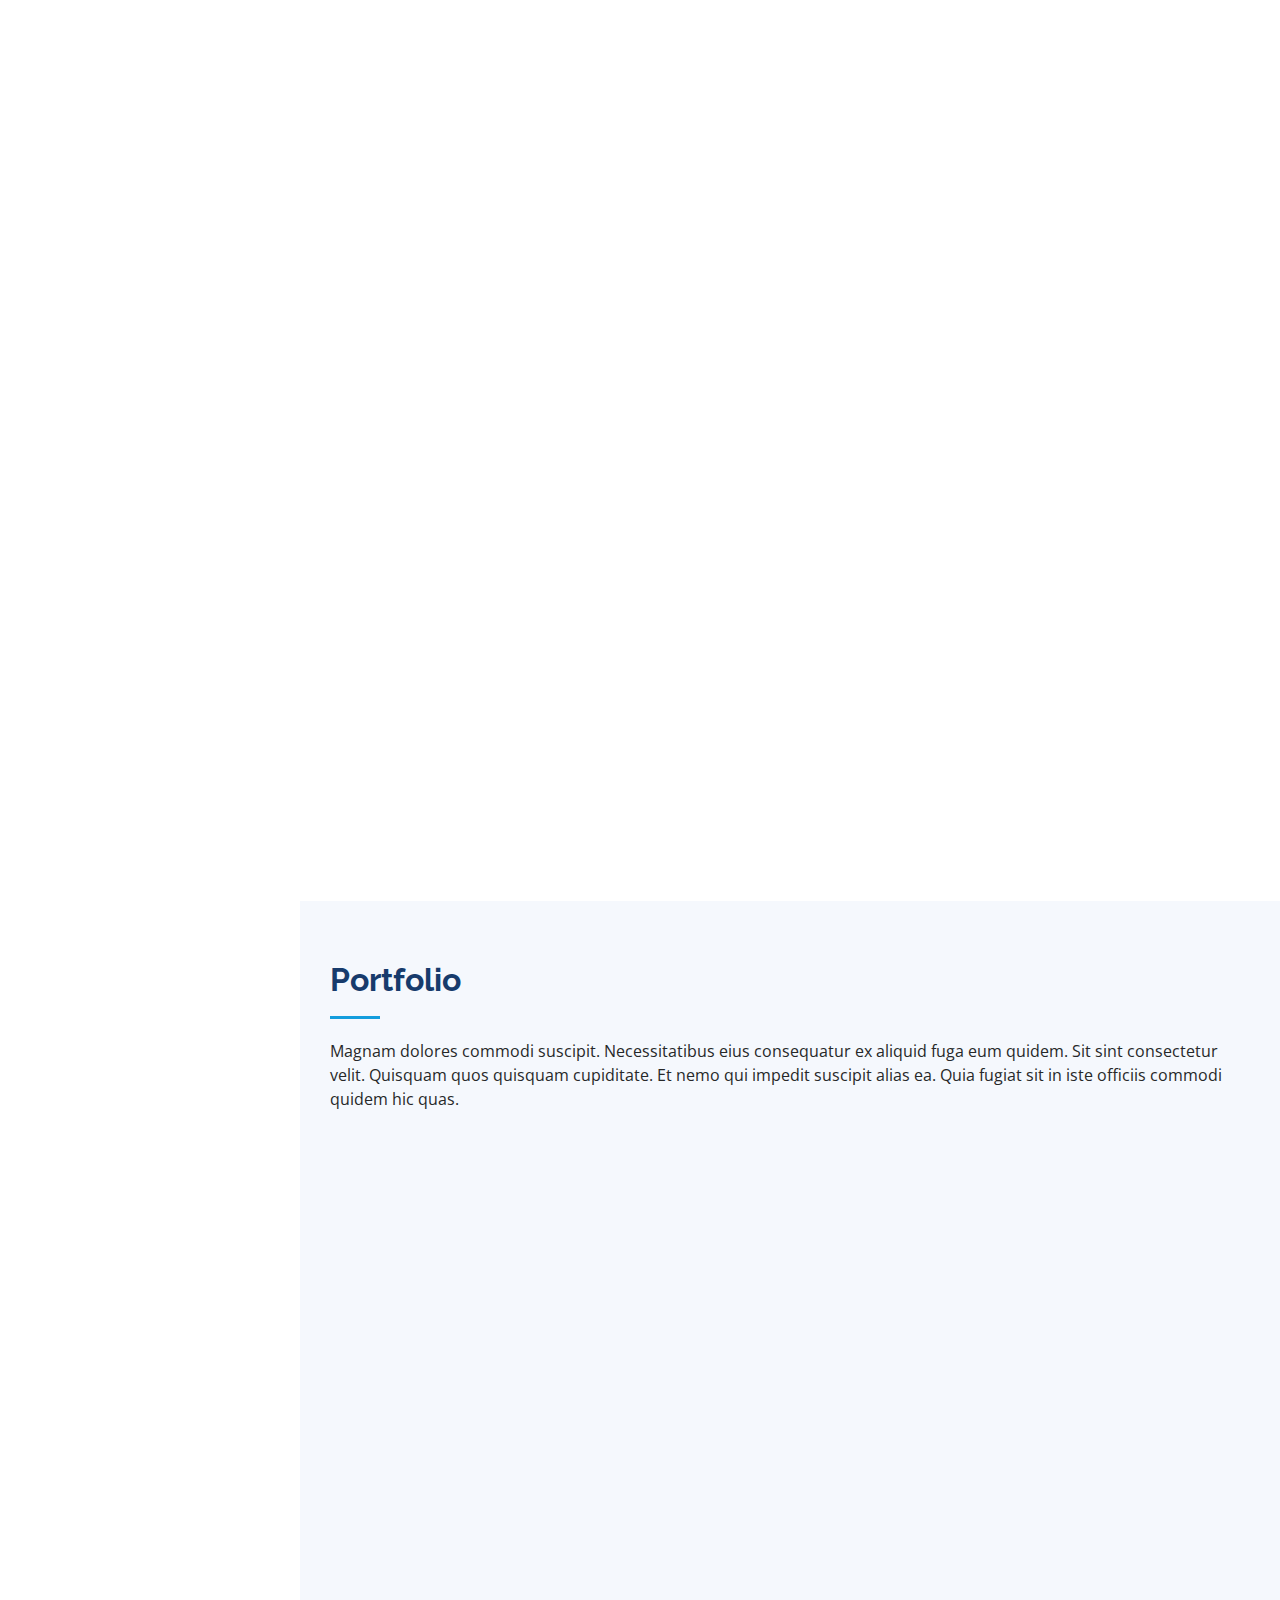
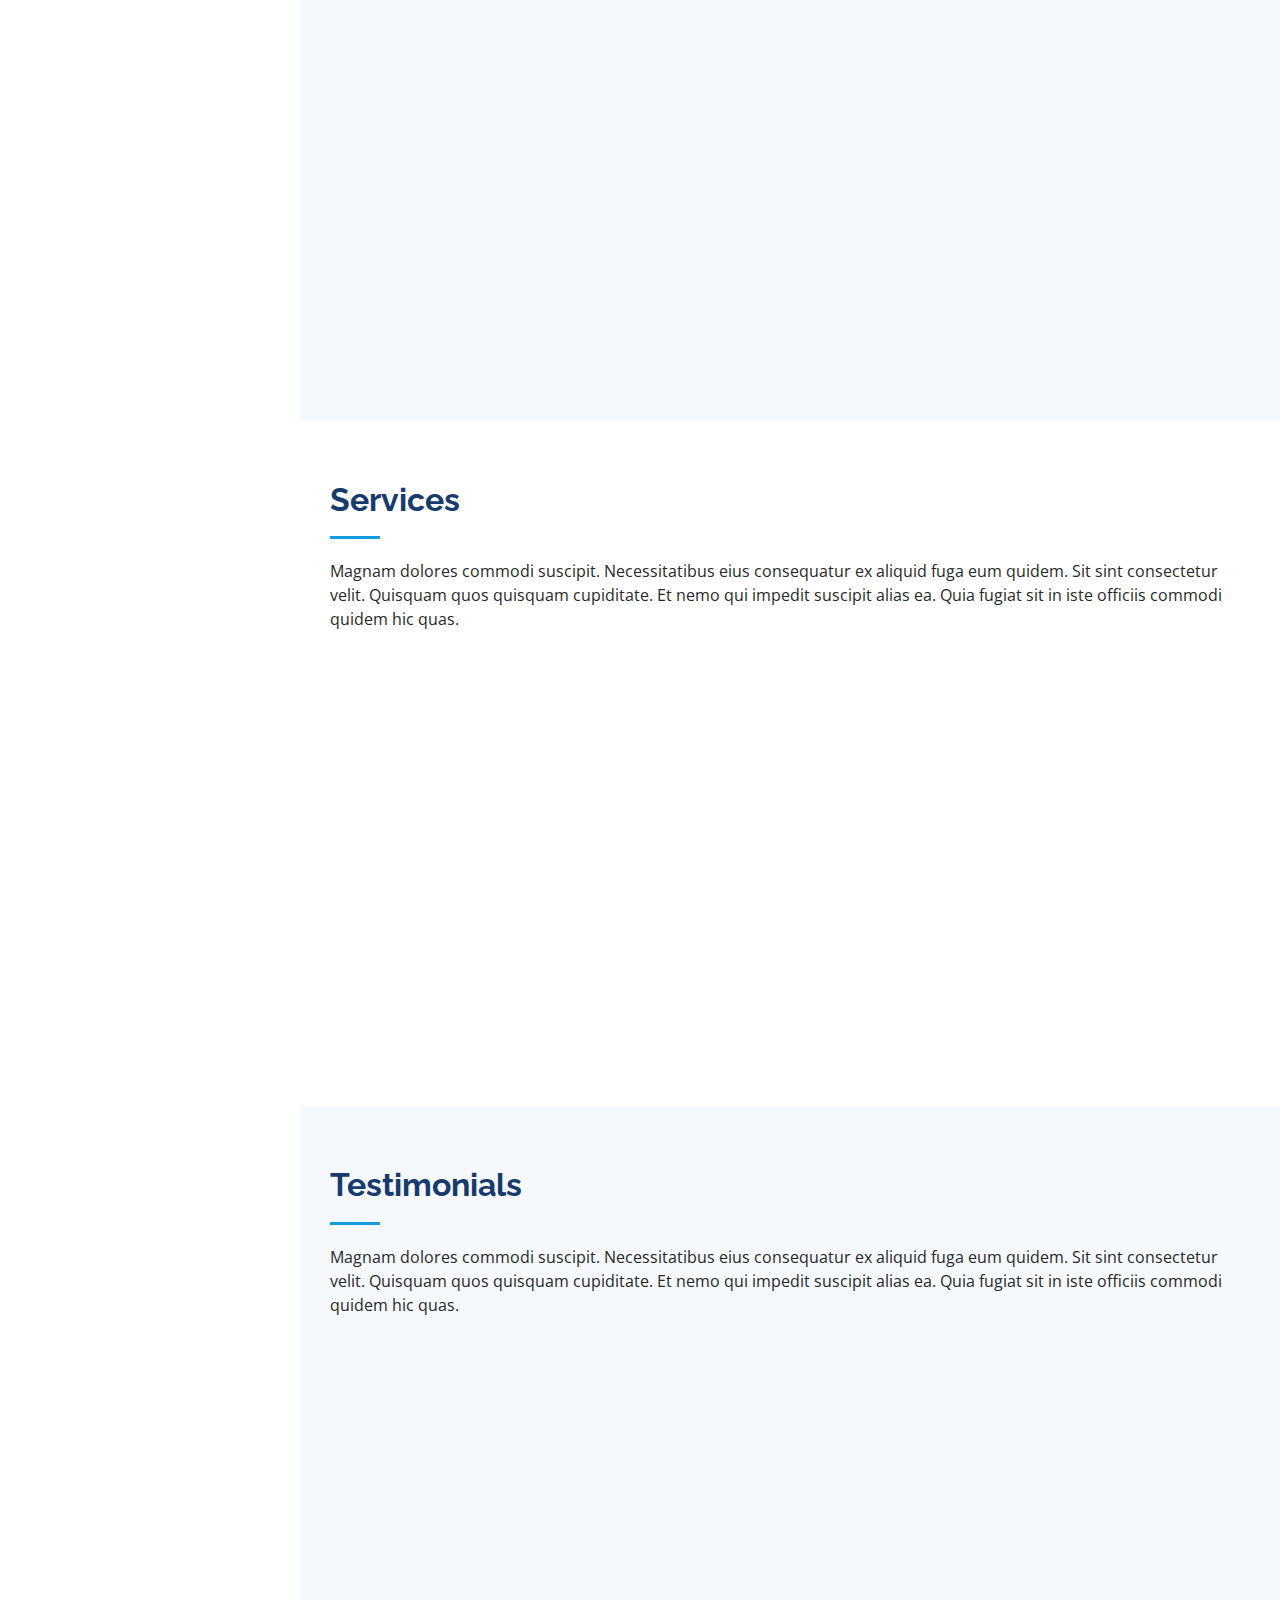
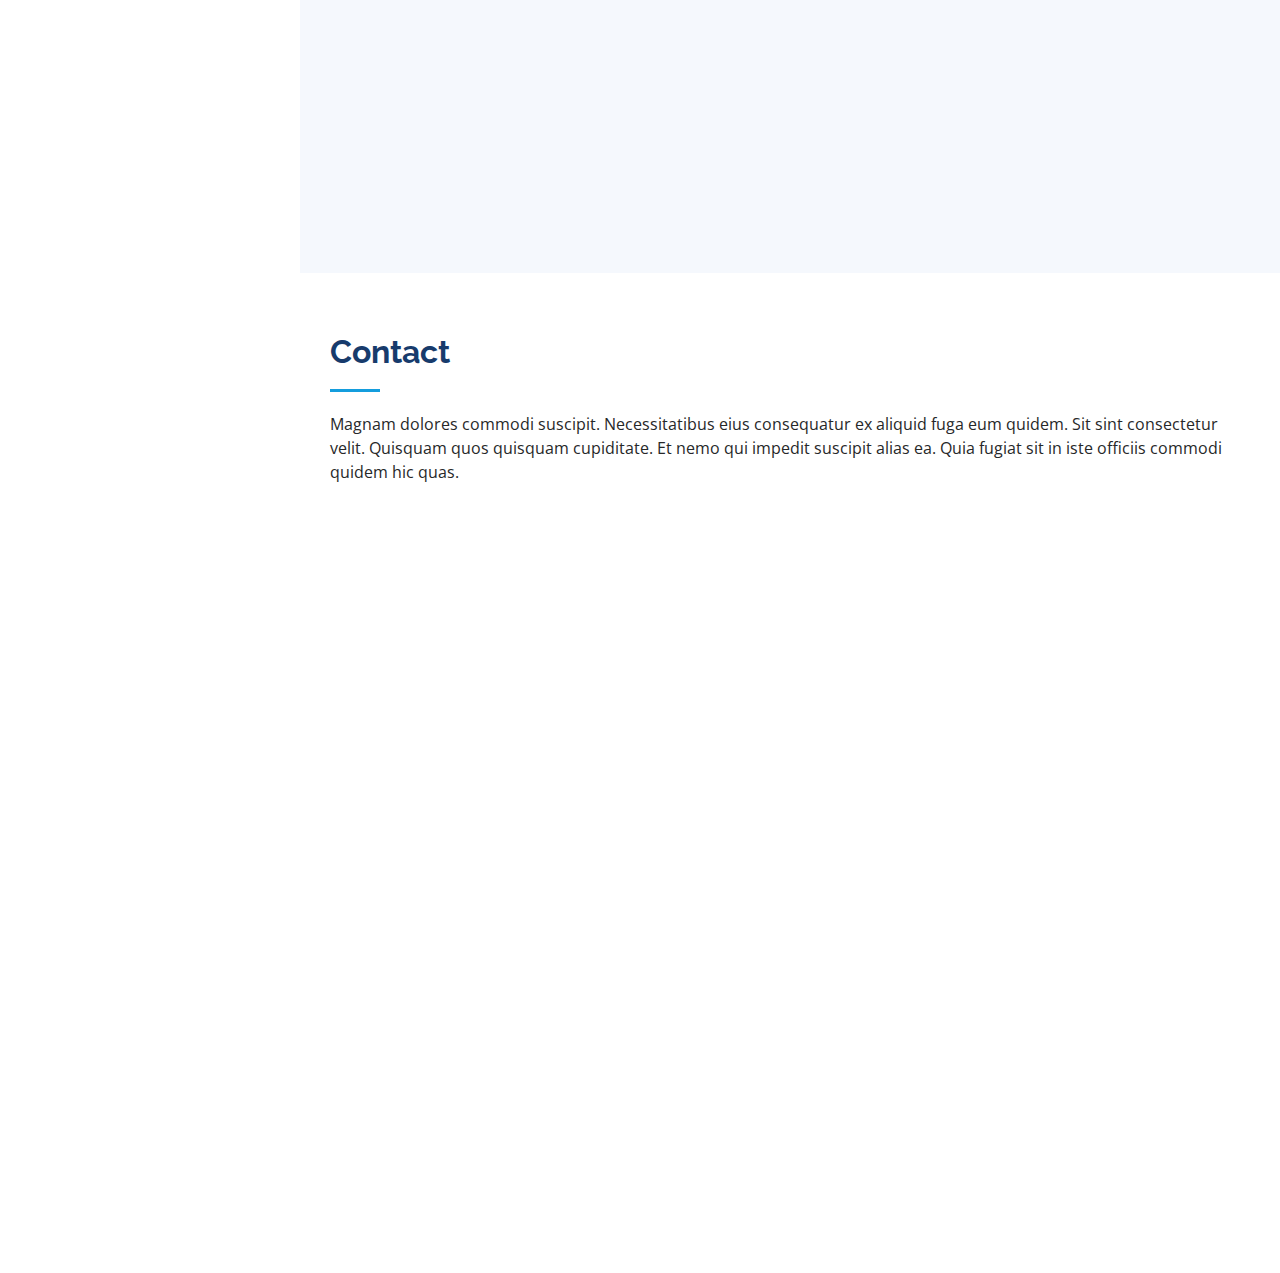
==== commit 89d00b73: "Update Skills" ====
--- a/index.html
+++ b/index.html
@@ -5,7 +5,7 @@
   <meta charset="utf-8">
   <meta content="width=device-width, initial-scale=1.0" name="viewport">
 
-  <title>Jonathan T. Portfolio - Index</title>
+  <title>Jonathan T Portfolio - Index</title>
   <meta content="" name="description">
   <meta content="" name="keywords">
 
@@ -46,11 +46,11 @@
         <img src="assets/img/bg-img3.jpg" alt="" class="img-fluid rounded-circle">
         <h1 class="text-light"><a href="index.html">Jonathan Tavarez</a></h1>
         <div class="social-links mt-3 text-center">
-          <a href="#" class="twitter"><i class="bx bxl-twitter"></i></a>
+          <a href="https://github.com/jtavarezr" class="github"><i class='bx bxl-github'></i></a>
+          <a href="https://www.linkedin.com/in/jtavarezr/" class="linkedin"><i class="bx bxl-linkedin"></i></a>
           <a href="#" class="facebook"><i class="bx bxl-facebook"></i></a>
           <a href="#" class="instagram"><i class="bx bxl-instagram"></i></a>
-          <a href="#" class="google-plus"><i class="bx bxl-skype"></i></a>
-          <a href="#" class="linkedin"><i class="bx bxl-linkedin"></i></a>
+          <a href="#" class="google-plus"><i class='bx bxs-envelope'></i></a>
         </div>
       </div>
 
@@ -114,8 +114,7 @@
             </div>
             <p> </p>
             <p>
-              Officiis eligendi itaque labore et dolorum mollitia officiis optio vero. Quisquam sunt adipisci omnis et ut. Nulla accusantium dolor incidunt officia tempore. Et eius omnis.
-              Cupiditate ut dicta maxime officiis quidem quia. Sed et consectetur qui quia repellendus itaque neque. Aliquid amet quidem ut quaerat cupiditate. Ab et eum qui repellendus omnis culpa magni laudantium dolores.
+              What excites me most about software engineering is the ability to create solutions that solve real-world problems. I'm always on the lookout for new technologies and approaches that can enhance software efficiency and quality. I love learning and sharing knowledge with my team and the development community.
             </p>
           </div>
         </div>
@@ -129,7 +128,7 @@
 
         <div class="section-title">
           <h2>Facts</h2>
-          <p>Magnam dolores commodi suscipit. Necessitatibus eius consequatur ex aliquid fuga eum quidem. Sit sint consectetur velit. Quisquam quos quisquam cupiditate. Et nemo qui impedit suscipit alias ea. Quia fugiat sit in iste officiis commodi quidem hic quas.</p>
+          <p>I'm committed to technical excellence and continuous learning. I believe that collaboration and innovation are key in our ever-evolving field. I'm always ready to take on new challenges and take my skills to the next level.</p>
         </div>
 
         <div class="row no-gutters">
@@ -138,15 +137,15 @@
             <div class="count-box">
               <i class="bi bi-emoji-smile"></i>
               <span data-purecounter-start="0" data-purecounter-end="232" data-purecounter-duration="1" class="purecounter"></span>
-              <p><strong>Happy Clients</strong> consequuntur quae</p>
+              <p><strong>Happy Clients</strong></p>
             </div>
           </div>
 
           <div class="col-lg-3 col-md-6 d-md-flex align-items-md-stretch" data-aos="fade-up" data-aos-delay="100">
             <div class="count-box">
               <i class="bi bi-journal-richtext"></i>
-              <span data-purecounter-start="0" data-purecounter-end="521" data-purecounter-duration="1" class="purecounter"></span>
-              <p><strong>Projects</strong> adipisci atque cum quia aut</p>
+              <span data-purecounter-start="0" data-purecounter-end="+20" data-purecounter-duration="1" class="purecounter"></span>
+              <p><strong>Projects</strong></p>
             </div>
           </div>
 
@@ -154,7 +153,7 @@
             <div class="count-box">
               <i class="bi bi-headset"></i>
               <span data-purecounter-start="0" data-purecounter-end="1453" data-purecounter-duration="1" class="purecounter"></span>
-              <p><strong>Hours Of Support</strong> aut commodi quaerat</p>
+              <p><strong>Hours Of Support</strong> </p>
             </div>
           </div>
 
@@ -162,7 +161,7 @@
             <div class="count-box">
               <i class="bi bi-people"></i>
               <span data-purecounter-start="0" data-purecounter-end="32" data-purecounter-duration="1" class="purecounter"></span>
-              <p><strong>Hard Workers</strong> rerum asperiores dolor</p>
+              <p><strong>Hard Workers</strong></p>
             </div>
           </div>
 
@@ -192,43 +191,141 @@
             </div>
 
             <div class="progress">
-              <span class="skill">CSS <i class="val">90%</i></span>
+              <span class="skill">CSS <i class="val">70%</i></span>
               <div class="progress-bar-wrap">
                 <div class="progress-bar" role="progressbar" aria-valuenow="90" aria-valuemin="0" aria-valuemax="100"></div>
               </div>
             </div>
 
             <div class="progress">
-              <span class="skill">JavaScript <i class="val">75%</i></span>
+              <span class="skill">JavaScript <i class="val">80%</i></span>
+              <div class="progress-bar-wrap">
+                <div class="progress-bar" role="progressbar" aria-valuenow="80" aria-valuemin="0" aria-valuemax="100"></div>
+              </div>
+            </div>
+
+            <div class="progress">
+              <span class="skill">Java <i class="val">80%</i></span>
+              <div class="progress-bar-wrap">
+                <div class="progress-bar" role="progressbar" aria-valuenow="80" aria-valuemin="0" aria-valuemax="100"></div>
+              </div>
+            </div>
+            
+            <div class="progress">
+              <span class="skill">Python <i class="val">65%</i></span>
+              <div class="progress-bar-wrap">
+                <div class="progress-bar" role="progressbar" aria-valuenow="65" aria-valuemin="0" aria-valuemax="100"></div>
+              </div>
+            </div>
+
+            <div class="progress">
+              <span class="skill">Linux/Unix <i class="val">75%</i></span>
               <div class="progress-bar-wrap">
                 <div class="progress-bar" role="progressbar" aria-valuenow="75" aria-valuemin="0" aria-valuemax="100"></div>
               </div>
             </div>
 
+            <div class="progress">
+              <span class="skill">Software Testing <i class="val">68%</i></span>
+              <div class="progress-bar-wrap">
+                <div class="progress-bar" role="progressbar" aria-valuenow="68" aria-valuemin="0" aria-valuemax="100"></div>
+              </div>
+            </div>
+            
+            <div class="progress">
+              <span class="skill">Version Control <i class="val">72%</i></span>
+              <div class="progress-bar-wrap">
+                <div class="progress-bar" role="progressbar" aria-valuenow="72" aria-valuemin="0" aria-valuemax="100"></div>
+              </div>
+            </div>
+
+            <div class="progress">
+              <span class="skill">Problem Solving <i class="val">90%</i></span>
+              <div class="progress-bar-wrap">
+                <div class="progress-bar" role="progressbar" aria-valuenow="90" aria-valuemin="0" aria-valuemax="100"></div>
+              </div>
+            </div>
+            
+            <div class="progress">
+              <span class="skill">CI/CD Tools <i class="val">70%</i></span>
+              <div class="progress-bar-wrap">
+                <div class="progress-bar" role="progressbar" aria-valuenow="70" aria-valuemin="0" aria-valuemax="100"></div>
+              </div>
+            </div>
           </div>
 
           <div class="col-lg-6" data-aos="fade-up" data-aos-delay="100">
-
-            <div class="progress">
-              <span class="skill">PHP <i class="val">80%</i></span>
-              <div class="progress-bar-wrap">
-                <div class="progress-bar" role="progressbar" aria-valuenow="80" aria-valuemin="0" aria-valuemax="100"></div>
-              </div>
-            </div>
-
-            <div class="progress">
-              <span class="skill">WordPress/CMS <i class="val">90%</i></span>
-              <div class="progress-bar-wrap">
-                <div class="progress-bar" role="progressbar" aria-valuenow="90" aria-valuemin="0" aria-valuemax="100"></div>
-              </div>
-            </div>
-
-            <div class="progress">
-              <span class="skill">Photoshop <i class="val">55%</i></span>
-              <div class="progress-bar-wrap">
-                <div class="progress-bar" role="progressbar" aria-valuenow="55" aria-valuemin="0" aria-valuemax="100"></div>
-              </div>
-            </div>
+            
+            <div class="progress">
+              <span class="skill">AWS <i class="val">72%</i></span>
+              <div class="progress-bar-wrap">
+                <div class="progress-bar" role="progressbar" aria-valuenow="72" aria-valuemin="0" aria-valuemax="100"></div>
+              </div>
+            </div>
+            
+            <div class="progress">
+              <span class="skill">TypeScript <i class="val">66%</i></span>
+              <div class="progress-bar-wrap">
+                <div class="progress-bar" role="progressbar" aria-valuenow="66" aria-valuemin="0" aria-valuemax="100"></div>
+              </div>
+            </div>
+            
+
+            <div class="progress">
+              <span class="skill">Database Management <i class="val">70%</i></span>
+              <div class="progress-bar-wrap">
+                <div class="progress-bar" role="progressbar" aria-valuenow="70" aria-valuemin="0" aria-valuemax="100"></div>
+              </div>
+            </div>
+            
+            <div class="progress">
+              <span class="skill">Project Management <i class="val">74%</i></span>
+              <div class="progress-bar-wrap">
+                <div class="progress-bar" role="progressbar" aria-valuenow="74" aria-valuemin="0" aria-valuemax="100"></div>
+              </div>
+            </div>
+            
+            <div class="progress">
+              <span class="skill">Mobile Development <i class="val">70%</i></span>
+              <div class="progress-bar-wrap">
+                <div class="progress-bar" role="progressbar" aria-valuenow="70" aria-valuemin="0" aria-valuemax="100"></div>
+              </div>
+            </div>
+            
+            <div class="progress">
+              <span class="skill">UI/UX Design <i class="val">72%</i></span>
+              <div class="progress-bar-wrap">
+                <div class="progress-bar" role="progressbar" aria-valuenow="72" aria-valuemin="0" aria-valuemax="100"></div>
+              </div>
+            </div>
+            
+            <div class="progress">
+              <span class="skill">IoT Development <i class="val">68%</i></span>
+              <div class="progress-bar-wrap">
+                <div class="progress-bar" role="progressbar" aria-valuenow="68" aria-valuemin="0" aria-valuemax="100"></div>
+              </div>
+            </div>
+            
+            <div class="progress">
+              <span class="skill">Containerization <i class="val">71%</i></span>
+              <div class="progress-bar-wrap">
+                <div class="progress-bar" role="progressbar" aria-valuenow="71" aria-valuemin="0" aria-valuemax="100"></div>
+              </div>
+            </div>
+            
+            
+            
+            <div class="progress">
+              <span class="skill">Back-End Frameworks <i class="val">73%</i></span>
+              <div class="progress-bar-wrap">
+                <div class="progress-bar" role="progressbar" aria-valuenow="73" aria-valuemin="0" aria-valuemax="100"></div>
+              </div>
+            </div>
+            
+
+            
+            
+            
 
           </div>
 
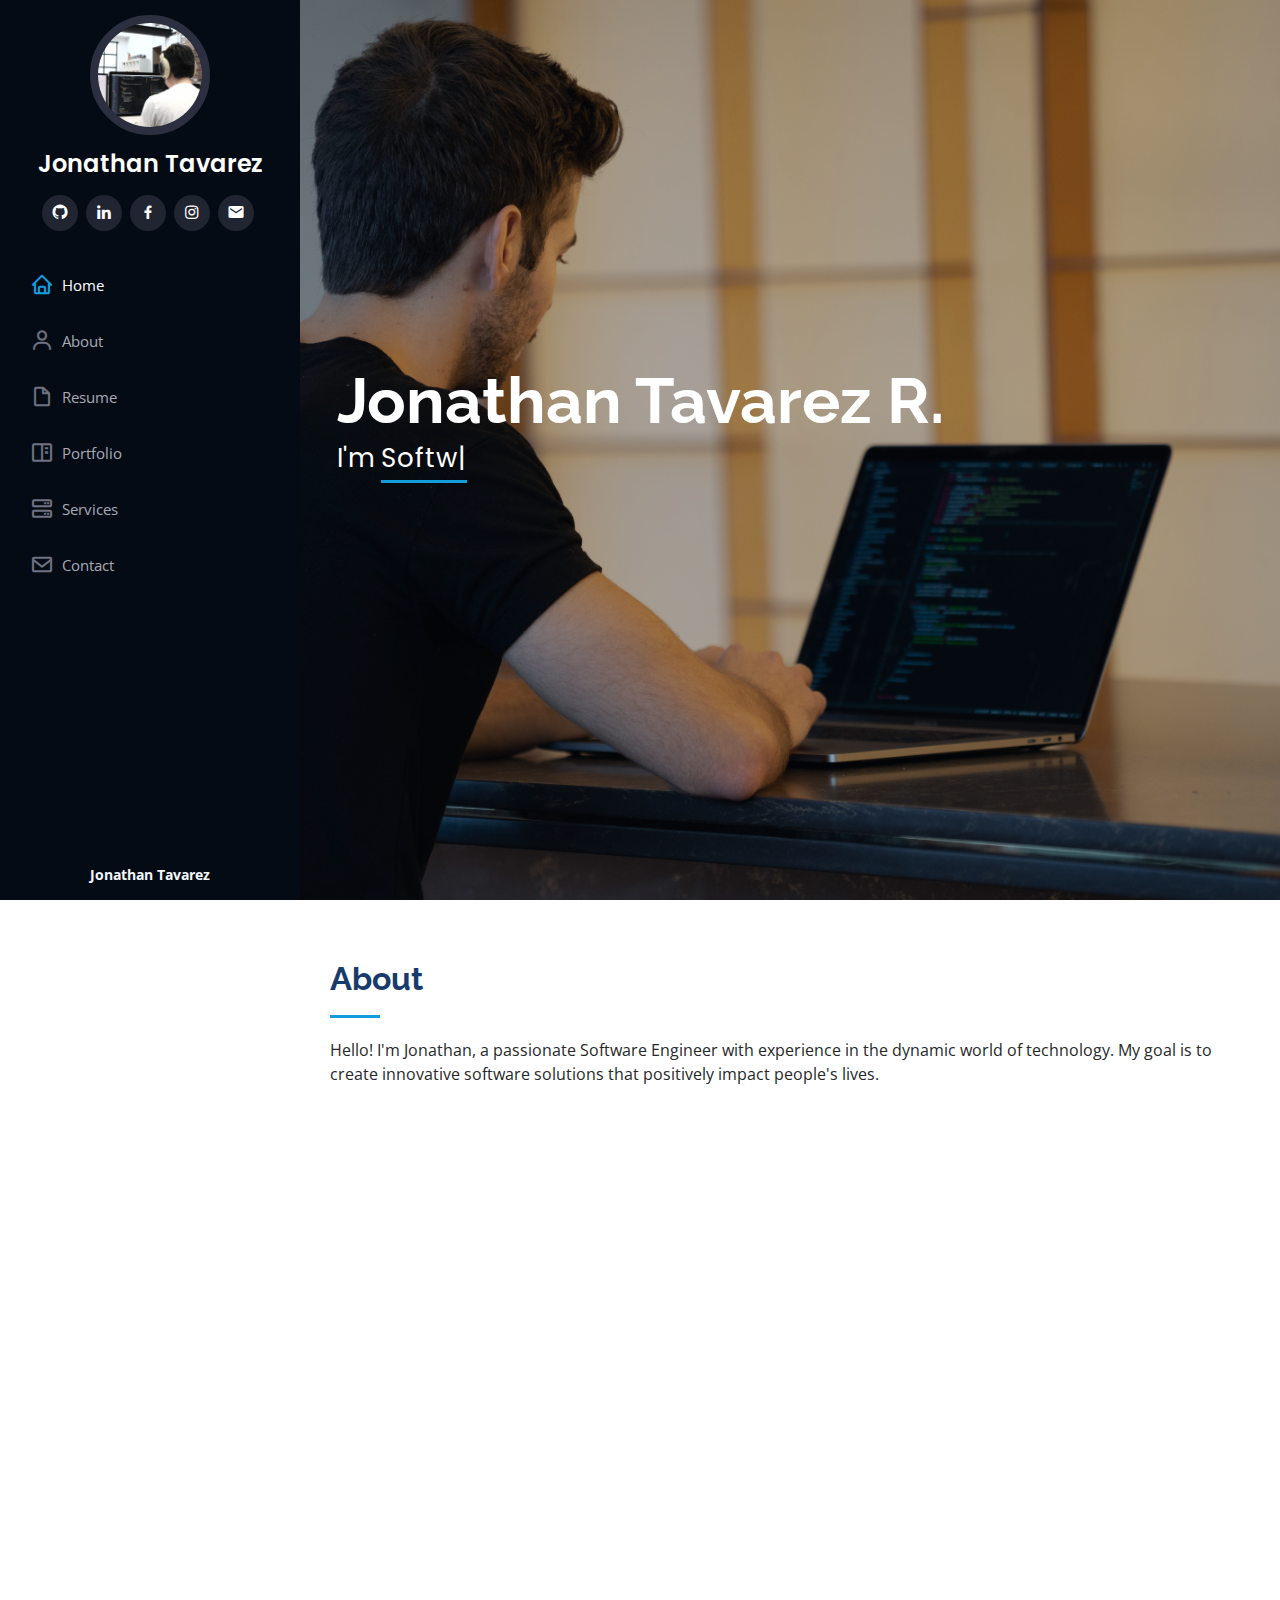
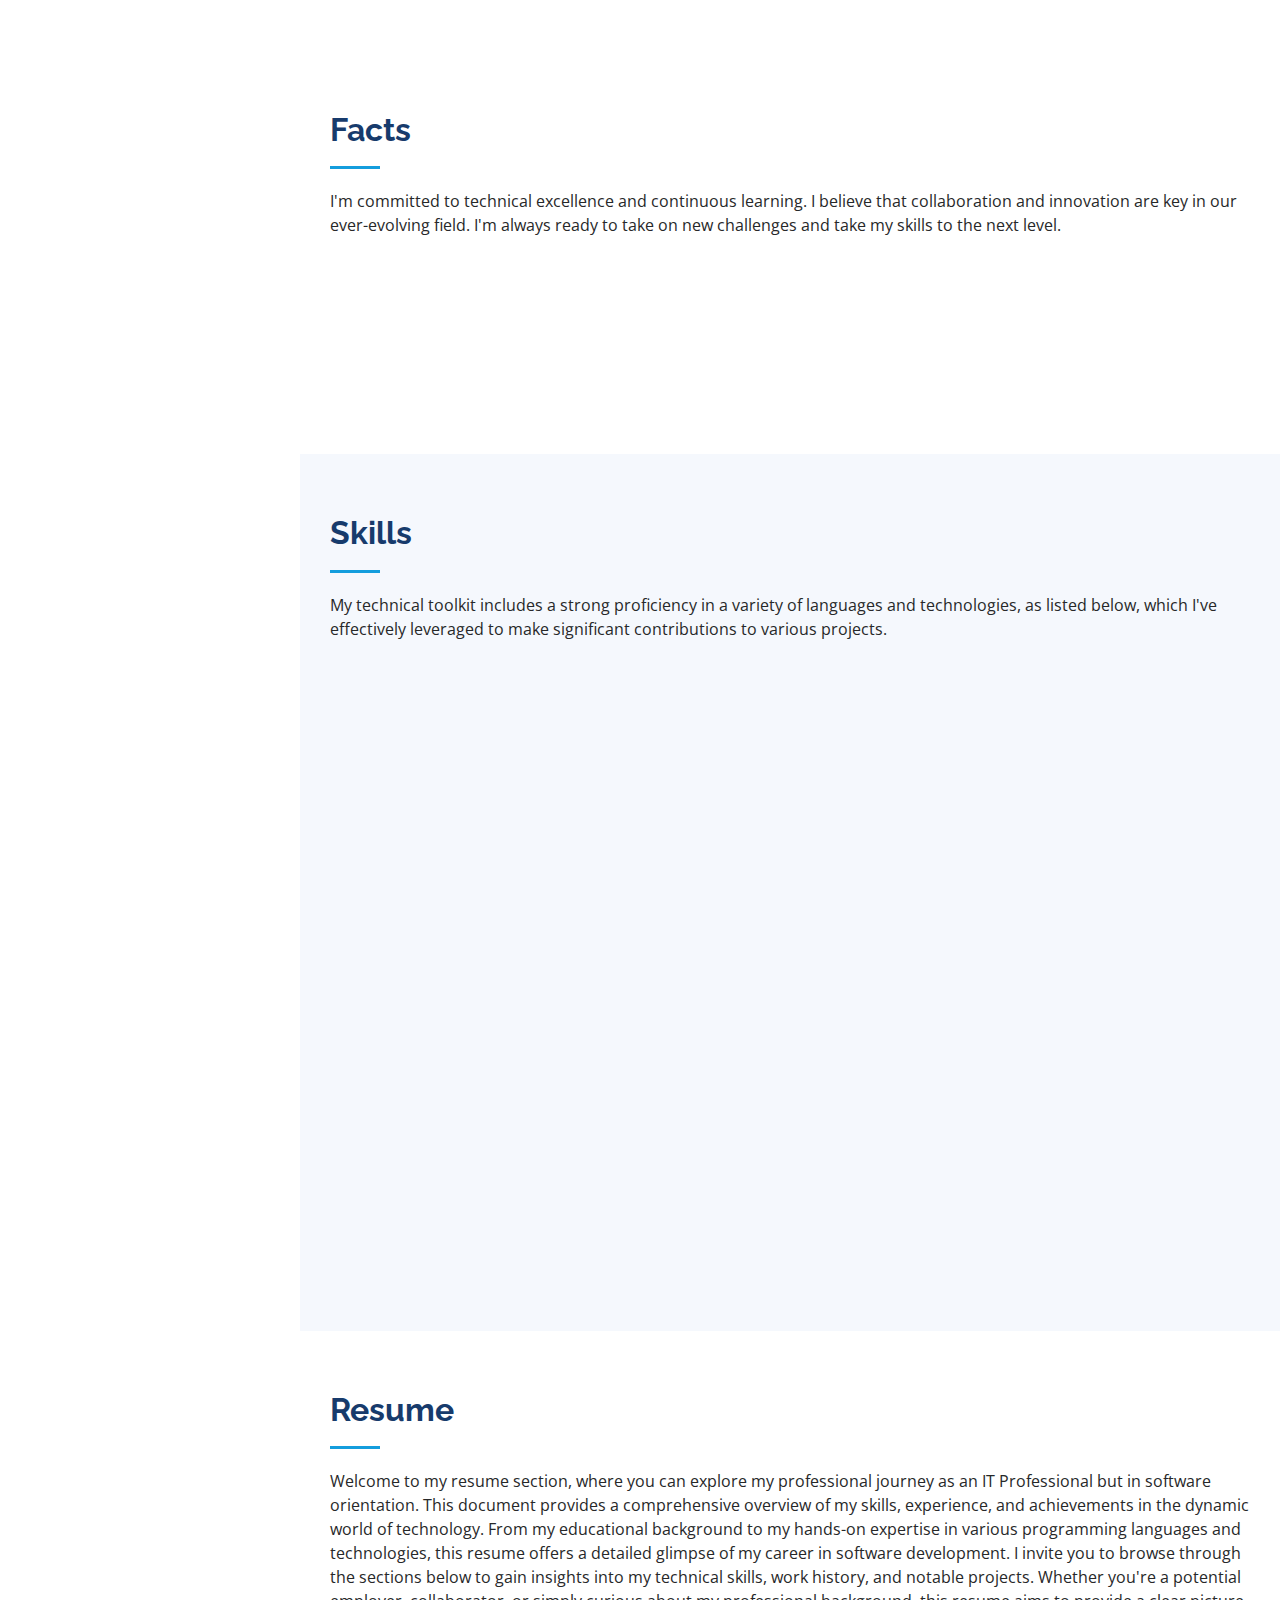
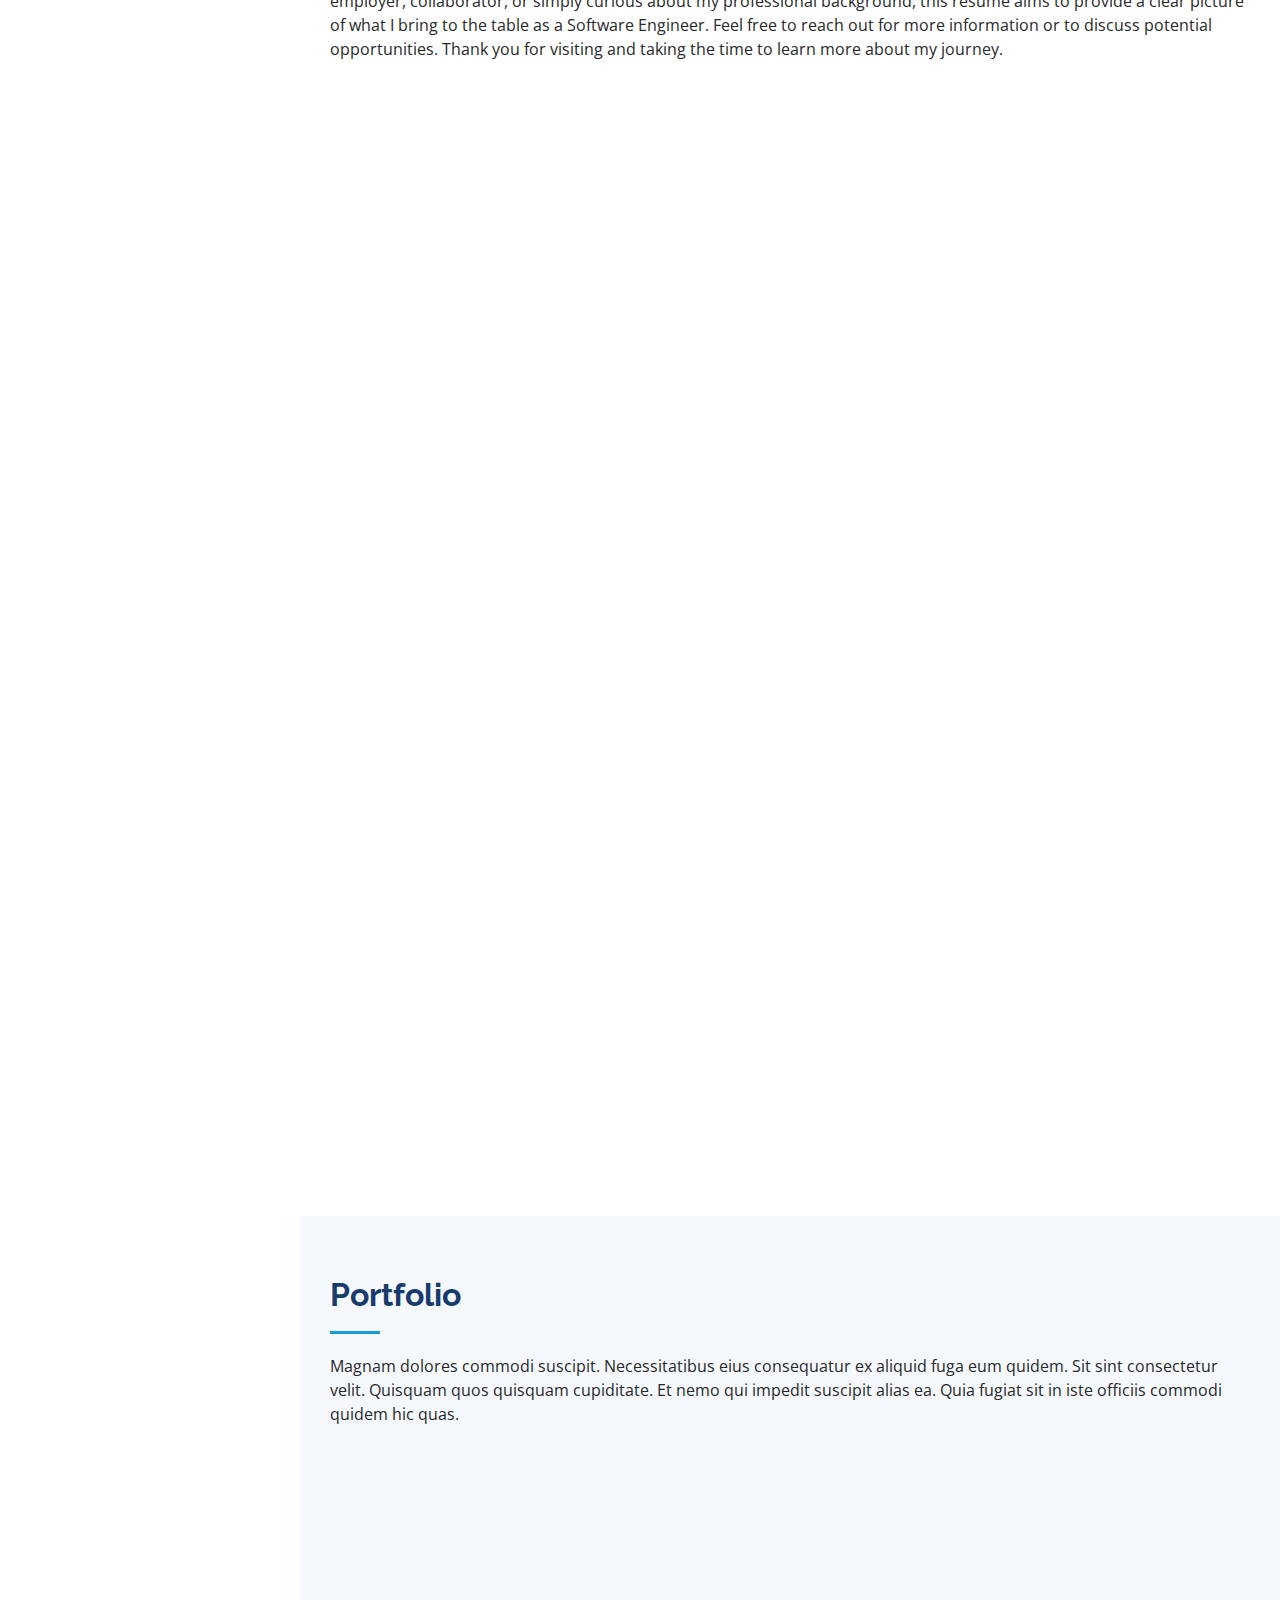
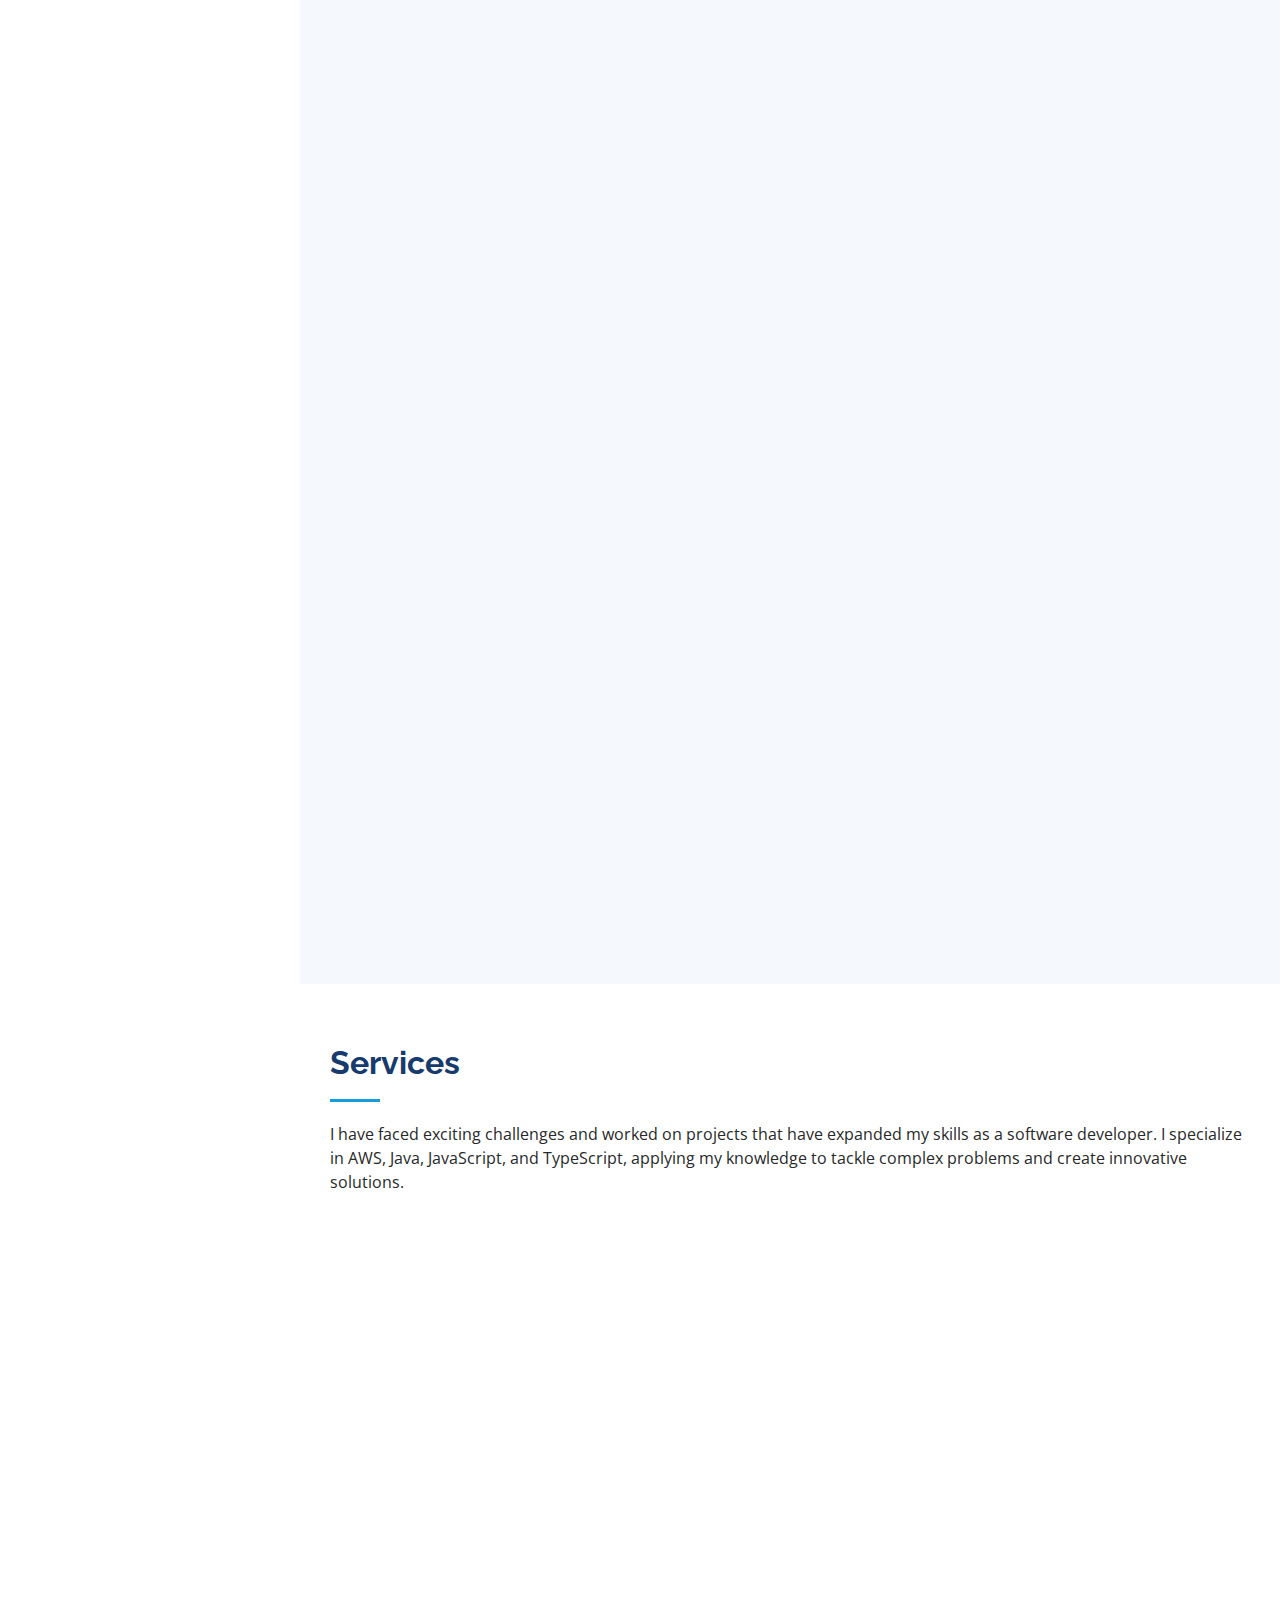
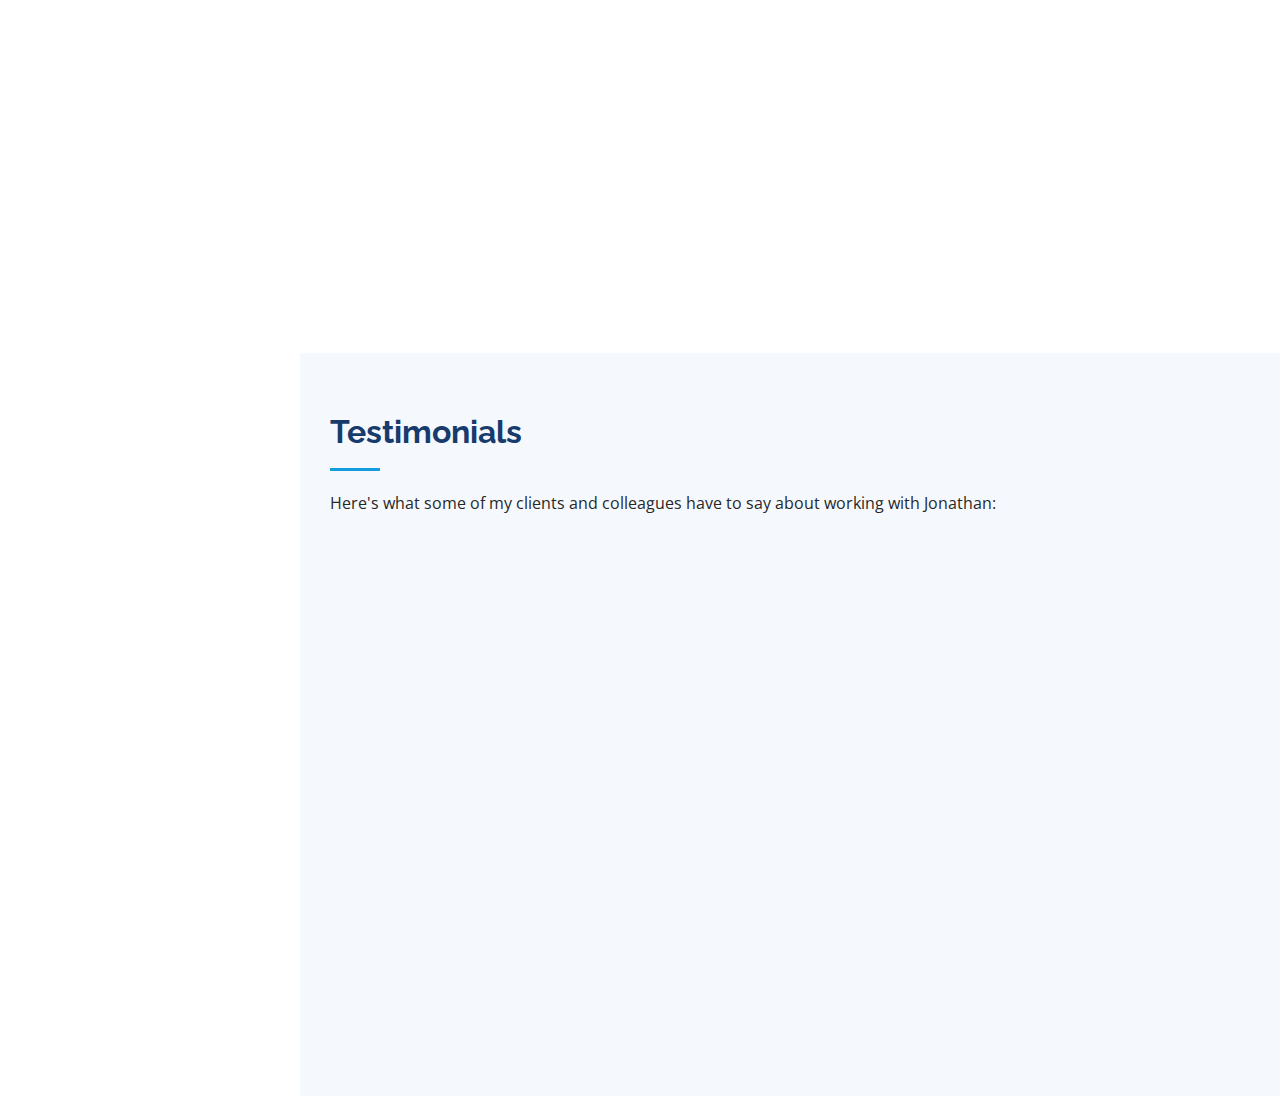
==== commit 76bc2a6d: "Update Session Testimonial" ====
--- a/index.html
+++ b/index.html
@@ -176,7 +176,7 @@
 
         <div class="section-title">
           <h2>Skills</h2>
-          <p>Magnam dolores commodi suscipit. Necessitatibus eius consequatur ex aliquid fuga eum quidem. Sit sint consectetur velit. Quisquam quos quisquam cupiditate. Et nemo qui impedit suscipit alias ea. Quia fugiat sit in iste officiis commodi quidem hic quas.</p>
+          <p>My technical toolkit includes a strong proficiency in a variety of languages and technologies, as listed below, which I've effectively leveraged to make significant contributions to various projects.</p>
         </div>
 
         <div class="row skills-content">
@@ -193,7 +193,7 @@
             <div class="progress">
               <span class="skill">CSS <i class="val">70%</i></span>
               <div class="progress-bar-wrap">
-                <div class="progress-bar" role="progressbar" aria-valuenow="90" aria-valuemin="0" aria-valuemax="100"></div>
+                <div class="progress-bar" role="progressbar" aria-valuenow="70" aria-valuemin="0" aria-valuemax="100"></div>
               </div>
             </div>
 
@@ -212,9 +212,9 @@
             </div>
             
             <div class="progress">
-              <span class="skill">Python <i class="val">65%</i></span>
-              <div class="progress-bar-wrap">
-                <div class="progress-bar" role="progressbar" aria-valuenow="65" aria-valuemin="0" aria-valuemax="100"></div>
+              <span class="skill">Python <i class="val">75%</i></span>
+              <div class="progress-bar-wrap">
+                <div class="progress-bar" role="progressbar" aria-valuenow="75" aria-valuemin="0" aria-valuemax="100"></div>
               </div>
             </div>
 
@@ -340,7 +340,9 @@
 
         <div class="section-title">
           <h2>Resume</h2>
-          <p>Magnam dolores commodi suscipit. Necessitatibus eius consequatur ex aliquid fuga eum quidem. Sit sint consectetur velit. Quisquam quos quisquam cupiditate. Et nemo qui impedit suscipit alias ea. Quia fugiat sit in iste officiis commodi quidem hic quas.</p>
+          <p>Welcome to my resume section, where you can explore my professional journey as an IT Professional but in software orientation. This document provides a comprehensive overview of my skills, experience, and achievements in the dynamic world of technology. From my educational background to my hands-on expertise in various programming languages and technologies, this resume offers a detailed glimpse of my career in software development.
+            I invite you to browse through the sections below to gain insights into my technical skills, work history, and notable projects. Whether you're a potential employer, collaborator, or simply curious about my professional background, this resume aims to provide a clear picture of what I bring to the table as a Software Engineer.
+            Feel free to reach out for more information or to discuss potential opportunities. Thank you for visiting and taking the time to learn more about my journey.</p>
         </div>
 
         <div class="row">
@@ -348,7 +350,9 @@
             <h3 class="resume-title">Sumary</h3>
             <div class="resume-item pb-0">
               <h4>Jonathan Tavarez</h4>
-              <p><em>Innovative and deadline-driven Graphic Designer with 3+ years of experience designing and developing user-centered digital/print marketing material from initial concept to final, polished deliverable.</em></p>
+              <p><em>I am a results-driven IT Professional with mastery of other areas but oriented to software with a strong foundation in Java, JavaScript, TypeScript, and various other programming languages and technologies. 
+                My passion for problem-solving has led me to collaborate on a range of projects, from developing robust web applications to architecting scalable cloud solutions. I thrive in fast-paced, collaborative environments, and my commitment to innovation drives me to stay up-to-date with the latest industry trends and best practices.
+                With a solid technical skill set, a strong focus on software quality, and an aptitude for effective teamwork, I am poised to contribute to cutting-edge projects and make a positive impact in the world of technology.</em></p>
               <ul>
                 <li>Davenport, FL</li>
                 <li>(401) 400-2930</li>
@@ -358,40 +362,42 @@
 
             <h3 class="resume-title">Education</h3>
             <div class="resume-item">
-              <h4>Master of Fine Arts &amp; Graphic Design</h4>
-              <h5>2015 - 2016</h5>
-              <p><em>Rochester Institute of Technology, Rochester, NY</em></p>
-              <p>Qui deserunt veniam. Et sed aliquam labore tempore sed quisquam iusto autem sit. Ea vero voluptatum qui ut dignissimos deleniti nerada porti sand markend</p>
+              <h4>Computer Studies and Information Processing, Software Development - Certificate</h4>
+              <h5>2022 - 2023</h5>
+              <p><em>Community College of Rhodes Island CCRI, Warwic, RI</em></p>
+              <p>Web Development(HTML, CSS, Java Script), Python, Java Basic, Java Advance, SQL Database, Git, Maven, Spring, Algorithm. </p>
             </div>
             <div class="resume-item">
-              <h4>Bachelor of Fine Arts &amp; Graphic Design</h4>
-              <h5>2010 - 2014</h5>
-              <p><em>Rochester Institute of Technology, Rochester, NY</em></p>
-              <p>Quia nobis sequi est occaecati aut. Repudiandae et iusto quae reiciendis et quis Eius vel ratione eius unde vitae rerum voluptates asperiores voluptatem Earum molestiae consequatur neque etlon sader mart dila</p>
+              <h4>Software Developer Engineer</h4>
+              <h5>2022</h5>
+              <p><em>Vocational School Certificate, Amazon Technical Academy, Virtual</em></p>
+              <p>Java, Scrum, Git, AWS, DynamoDb, S3, EC2, CD/CI, CDK, JavaScript, React, API Gateway, APIRest, Dependecy Injection, Design patterns.</p>
             </div>
           </div>
           <div class="col-lg-6" data-aos="fade-up" data-aos-delay="100">
             <h3 class="resume-title">Professional Experience</h3>
             <div class="resume-item">
-              <h4>Senior graphic design specialist</h4>
-              <h5>2019 - Present</h5>
-              <p><em>Experion, New York, NY </em></p>
+              <h4>Software Developer Engineer</h4>
+              <h5>2022 - 2023</h5>
+              <p><em>Amazon, New York, NY </em></p>
               <ul>
-                <li>Lead in the design, development, and implementation of the graphic, layout, and production communication materials</li>
-                <li>Delegate tasks to the 7 members of the design team and provide counsel on all aspects of the project. </li>
-                <li>Supervise the assessment of all graphic materials in order to ensure quality and accuracy of the design</li>
-                <li>Oversee the efficient use of production project budgets ranging from $2,000 - $25,000</li>
+                <li>Development and maintenance of code in Java and JavaScript under supervision, focusing on quality and scalability.</li>
+                <li>Involvement in code reviews and unit testing to ensure software quality</li>
+                <li>Collaboration in identifying and fixing bugs, contributing to project stability </li>
+                <li> Updating and maintaining technical documentation to facilitate team collaboration and maintenance </li>
+                <li>Active participation in Agile methodologies, including attendance at Scrum meetings and sprints. </li>
+                <li> Performance of minor technical support tasks and basic DevOps configuration under guidance.</li>
+                <li> Maintenance of effective communication with the team and engagement in ongoing training programs.</li>
               </ul>
             </div>
             <div class="resume-item">
-              <h4>Graphic design specialist</h4>
-              <h5>2017 - 2018</h5>
-              <p><em>Stepping Stone Advertising, New York, NY</em></p>
+              <h4>Software Development Engineer (ATA) Participant</h4>
+              <h5>2022 - 2022</h5>
+              <p><em> Amazon Technical Academy, WA</em></p>
               <ul>
-                <li>Developed numerous marketing programs (logos, brochures,infographics, presentations, and advertisements).</li>
-                <li>Managed up to 5 projects or tasks at a given time while under pressure</li>
-                <li>Recommended and consulted with clients on the most appropriate graphic design</li>
-                <li>Created 4+ design presentations and proposals a month for clients and account managers</li>
+                <li>Developed numerous programs, Develop high-quality software for Amazon's products and services.
+                <li> on a team of experienced engineers to learn and grow professionally.</li>
+                <li>Participate in challenging and rewarding projects.</li>
               </ul>
             </div>
           </div>
@@ -414,8 +420,8 @@
             <ul id="portfolio-flters">
               <li data-filter="*" class="filter-active">All</li>
               <li data-filter=".filter-app">App</li>
-              <li data-filter=".filter-card">Card</li>
               <li data-filter=".filter-web">Web</li>
+              <li data-filter=".filter-game">Game</li>
             </ul>
           </div>
         </div>
@@ -424,9 +430,9 @@
 
           <div class="col-lg-4 col-md-6 portfolio-item filter-app">
             <div class="portfolio-wrap">
-              <img src="assets/img/portfolio/portfolio-1.jpg" class="img-fluid" alt="">
-              <div class="portfolio-links">
-                <a href="assets/img/portfolio/portfolio-1.jpg" data-gallery="portfolioGallery" class="portfolio-lightbox" title="App 1"><i class="bx bx-plus"></i></a>
+              <img src="assets/img/portfolio/constantine.jpg" class="img-fluid" alt="">
+              <div class="portfolio-links">
+                <a href="assets/img/portfolio/constantine.jpg" data-gallery="portfolioGallery" class="portfolio-lightbox" title="App 1"><i class="bx bx-plus"></i></a>
                 <a href="portfolio-details.html" title="More Details"><i class="bx bx-link"></i></a>
               </div>
             </div>
@@ -434,9 +440,9 @@
 
           <div class="col-lg-4 col-md-6 portfolio-item filter-web">
             <div class="portfolio-wrap">
-              <img src="assets/img/portfolio/portfolio-2.jpg" class="img-fluid" alt="">
-              <div class="portfolio-links">
-                <a href="assets/img/portfolio/portfolio-2.jpg" data-gallery="portfolioGallery" class="portfolio-lightbox" title="Web 3"><i class="bx bx-plus"></i></a>
+              <img src="assets/img/portfolio/amplify_react.png" class="img-fluid" alt="">
+              <div class="portfolio-links">
+                <a href="assets/img/portfolio/amplify_react.png" data-gallery="portfolioGallery" class="portfolio-lightbox" title="Web 3"><i class="bx bx-plus"></i></a>
                 <a href="portfolio-details.html" title="More Details"><i class="bx bx-link"></i></a>
               </div>
             </div>
@@ -452,12 +458,12 @@
             </div>
           </div>
 
-          <div class="col-lg-4 col-md-6 portfolio-item filter-card">
-            <div class="portfolio-wrap">
-              <img src="assets/img/portfolio/portfolio-4.jpg" class="img-fluid" alt="">
-              <div class="portfolio-links">
-                <a href="assets/img/portfolio/portfolio-4.jpg" data-gallery="portfolioGallery" class="portfolio-lightbox" title="Card 2"><i class="bx bx-plus"></i></a>
-                <a href="portfolio-details.html" title="More Details"><i class="bx bx-link"></i></a>
+          <div class="col-lg-4 col-md-6 portfolio-item filter-game">
+            <div class="portfolio-wrap">
+              <img src="assets/img/portfolio/tictactoe.png" class="img-fluid" alt="">
+              <div class="portfolio-links">
+                <a href="assets/img/portfolio/tictactoe.png" data-gallery="portfolioGallery" class="portfolio-lightbox" title="Tic Tac Toe"><i class="bx bx-plus"></i></a>
+                <a href="https://github.com/jtavarezr/TicTacToeReac" title="More Details"><i class="bx bx-link"></i></a>
               </div>
             </div>
           </div>
@@ -482,7 +488,7 @@
             </div>
           </div>
 
-          <div class="col-lg-4 col-md-6 portfolio-item filter-card">
+          <div class="col-lg-4 col-md-6 portfolio-item filter-game">
             <div class="portfolio-wrap">
               <img src="assets/img/portfolio/portfolio-7.jpg" class="img-fluid" alt="">
               <div class="portfolio-links">
@@ -492,7 +498,7 @@
             </div>
           </div>
 
-          <div class="col-lg-4 col-md-6 portfolio-item filter-card">
+          <div class="col-lg-4 col-md-6 portfolio-item filter-game">
             <div class="portfolio-wrap">
               <img src="assets/img/portfolio/portfolio-8.jpg" class="img-fluid" alt="">
               <div class="portfolio-links">
@@ -518,135 +524,138 @@
     </section><!-- End Portfolio Section -->
 
     <!-- ======= Services Section ======= -->
-    <section id="services" class="services">
-      <div class="container">
-
-        <div class="section-title">
-          <h2>Services</h2>
-          <p>Magnam dolores commodi suscipit. Necessitatibus eius consequatur ex aliquid fuga eum quidem. Sit sint consectetur velit. Quisquam quos quisquam cupiditate. Et nemo qui impedit suscipit alias ea. Quia fugiat sit in iste officiis commodi quidem hic quas.</p>
-        </div>
-
-        <div class="row">
-          <div class="col-lg-4 col-md-6 icon-box" data-aos="fade-up">
-            <div class="icon"><i class="bi bi-briefcase"></i></div>
-            <h4 class="title"><a href="">Lorem Ipsum</a></h4>
-            <p class="description">Voluptatum deleniti atque corrupti quos dolores et quas molestias excepturi sint occaecati cupiditate non provident</p>
-          </div>
-          <div class="col-lg-4 col-md-6 icon-box" data-aos="fade-up" data-aos-delay="100">
-            <div class="icon"><i class="bi bi-card-checklist"></i></div>
-            <h4 class="title"><a href="">Dolor Sitema</a></h4>
-            <p class="description">Minim veniam, quis nostrud exercitation ullamco laboris nisi ut aliquip ex ea commodo consequat tarad limino ata</p>
-          </div>
-          <div class="col-lg-4 col-md-6 icon-box" data-aos="fade-up" data-aos-delay="200">
-            <div class="icon"><i class="bi bi-bar-chart"></i></div>
-            <h4 class="title"><a href="">Sed ut perspiciatis</a></h4>
-            <p class="description">Duis aute irure dolor in reprehenderit in voluptate velit esse cillum dolore eu fugiat nulla pariatur</p>
-          </div>
-          <div class="col-lg-4 col-md-6 icon-box" data-aos="fade-up" data-aos-delay="300">
-            <div class="icon"><i class="bi bi-binoculars"></i></div>
-            <h4 class="title"><a href="">Magni Dolores</a></h4>
-            <p class="description">Excepteur sint occaecat cupidatat non proident, sunt in culpa qui officia deserunt mollit anim id est laborum</p>
-          </div>
-          <div class="col-lg-4 col-md-6 icon-box" data-aos="fade-up" data-aos-delay="400">
-            <div class="icon"><i class="bi bi-brightness-high"></i></div>
-            <h4 class="title"><a href="">Nemo Enim</a></h4>
-            <p class="description">At vero eos et accusamus et iusto odio dignissimos ducimus qui blanditiis praesentium voluptatum deleniti atque</p>
-          </div>
-          <div class="col-lg-4 col-md-6 icon-box" data-aos="fade-up" data-aos-delay="500">
-            <div class="icon"><i class="bi bi-calendar4-week"></i></div>
-            <h4 class="title"><a href="">Eiusmod Tempor</a></h4>
-            <p class="description">Et harum quidem rerum facilis est et expedita distinctio. Nam libero tempore, cum soluta nobis est eligendi</p>
-          </div>
-        </div>
-
-      </div>
-    </section><!-- End Services Section -->
-
-    <!-- ======= Testimonials Section ======= -->
-    <section id="testimonials" class="testimonials section-bg">
-      <div class="container">
-
-        <div class="section-title">
-          <h2>Testimonials</h2>
-          <p>Magnam dolores commodi suscipit. Necessitatibus eius consequatur ex aliquid fuga eum quidem. Sit sint consectetur velit. Quisquam quos quisquam cupiditate. Et nemo qui impedit suscipit alias ea. Quia fugiat sit in iste officiis commodi quidem hic quas.</p>
-        </div>
-
-        <div class="testimonials-slider swiper" data-aos="fade-up" data-aos-delay="100">
-          <div class="swiper-wrapper">
-
-            <div class="swiper-slide">
-              <div class="testimonial-item" data-aos="fade-up">
-                <p>
-                  <i class="bx bxs-quote-alt-left quote-icon-left"></i>
-                  Proin iaculis purus consequat sem cure digni ssim donec porttitora entum suscipit rhoncus. Accusantium quam, ultricies eget id, aliquam eget nibh et. Maecen aliquam, risus at semper.
-                  <i class="bx bxs-quote-alt-right quote-icon-right"></i>
-                </p>
-                <img src="assets/img/testimonials/testimonials-1.jpg" class="testimonial-img" alt="">
-                <h3>Saul Goodman</h3>
-                <h4>Ceo &amp; Founder</h4>
-              </div>
-            </div><!-- End testimonial item -->
-
-            <div class="swiper-slide">
-              <div class="testimonial-item" data-aos="fade-up" data-aos-delay="100">
-                <p>
-                  <i class="bx bxs-quote-alt-left quote-icon-left"></i>
-                  Export tempor illum tamen malis malis eram quae irure esse labore quem cillum quid cillum eram malis quorum velit fore eram velit sunt aliqua noster fugiat irure amet legam anim culpa.
-                  <i class="bx bxs-quote-alt-right quote-icon-right"></i>
-                </p>
-                <img src="assets/img/testimonials/testimonials-2.jpg" class="testimonial-img" alt="">
-                <h3>Sara Wilsson</h3>
-                <h4>Designer</h4>
-              </div>
-            </div><!-- End testimonial item -->
-
-            <div class="swiper-slide">
-              <div class="testimonial-item" data-aos="fade-up" data-aos-delay="200">
-                <p>
-                  <i class="bx bxs-quote-alt-left quote-icon-left"></i>
-                  Enim nisi quem export duis labore cillum quae magna enim sint quorum nulla quem veniam duis minim tempor labore quem eram duis noster aute amet eram fore quis sint minim.
-                  <i class="bx bxs-quote-alt-right quote-icon-right"></i>
-                </p>
-                <img src="assets/img/testimonials/testimonials-3.jpg" class="testimonial-img" alt="">
-                <h3>Jena Karlis</h3>
-                <h4>Store Owner</h4>
-              </div>
-            </div><!-- End testimonial item -->
-
-            <div class="swiper-slide">
-              <div class="testimonial-item" data-aos="fade-up" data-aos-delay="300">
-                <p>
-                  <i class="bx bxs-quote-alt-left quote-icon-left"></i>
-                  Fugiat enim eram quae cillum dolore dolor amet nulla culpa multos export minim fugiat minim velit minim dolor enim duis veniam ipsum anim magna sunt elit fore quem dolore labore illum veniam.
-                  <i class="bx bxs-quote-alt-right quote-icon-right"></i>
-                </p>
-                <img src="assets/img/testimonials/testimonials-4.jpg" class="testimonial-img" alt="">
-                <h3>Matt Brandon</h3>
-                <h4>Freelancer</h4>
-              </div>
-            </div><!-- End testimonial item -->
-
-            <div class="swiper-slide">
-              <div class="testimonial-item" data-aos="fade-up" data-aos-delay="400">
-                <p>
-                  <i class="bx bxs-quote-alt-left quote-icon-left"></i>
-                  Quis quorum aliqua sint quem legam fore sunt eram irure aliqua veniam tempor noster veniam enim culpa labore duis sunt culpa nulla illum cillum fugiat legam esse veniam culpa fore nisi cillum quid.
-                  <i class="bx bxs-quote-alt-right quote-icon-right"></i>
-                </p>
-                <img src="assets/img/testimonials/testimonials-5.jpg" class="testimonial-img" alt="">
-                <h3>John Larson</h3>
-                <h4>Entrepreneur</h4>
-              </div>
-            </div><!-- End testimonial item -->
-
-          </div>
-          <div class="swiper-pagination"></div>
-        </div>
-
-      </div>
-    </section><!-- End Testimonials Section -->
+<section id="services" class="services">
+  <div class="container">
+
+    <div class="section-title">
+      <h2>Services</h2>
+      <p>I have faced exciting challenges and worked on projects that have expanded my skills as a software developer. I specialize in AWS, Java, JavaScript, and TypeScript, applying my knowledge to tackle complex problems and create innovative solutions.</p>
+    </div>
+
+    <div class="row">
+      <div class="col-lg-4 col-md-6 icon-box" data-aos="fade-up">
+        <div class="icon"><i class="bi bi-briefcase"></i></div>
+        <h4 class="title"><a href="">Software Development Expertise</a></h4>
+        <p class="description">During my time as a software developer, I have faced exciting challenges and worked on projects that have expanded my skills. I specialize in AWS, Java, JavaScript, and TypeScript, applying my knowledge to tackle complex problems and create innovative solutions.</p>
+      </div>
+      <div class="col-lg-4 col-md-6 icon-box" data-aos="fade-up" data-aos-delay="100">
+        <div class="icon"><i class="bi bi-card-checklist"></i></div>
+        <h4 class="title"><a href="">Problem Solving and Innovation</a></h4>
+        <p class="description">In my journey, I have tackled complex situations, using strong skills in software development. I have effectively addressed and resolved problems, demonstrating a continuous commitment to technical excellence.</p>
+      </div>
+      <div class="col-lg-4 col-md-6 icon-box" data-aos="fade-up" data-aos-delay="200">
+        <div class="icon"><i class="bi bi-bar-chart"></i></div>
+        <h4 class="title"><a href="">Robust System Development</a></h4>
+        <p class="description">As a software engineer, I have participated in the development of robust and efficient systems. My focus on quality and attention to detail has been crucial to ensuring the delivery of exceptional solutions.</p>
+      </div>
+      <div class="col-lg-4 col-md-6 icon-box" data-aos="fade-up" data-aos-delay="300">
+        <div class="icon"><i class="bi bi-binoculars"></i></div>
+        <h4 class="title"><a href="">Holistic Problem Resolution</a></h4>
+        <p class="description">Facing challenges and solving problems is my passion. I have worked in dynamic and collaborative environments, applying my skills to achieve outstanding results. My holistic approach to software development has allowed me to address problems from various perspectives.</p>
+      </div>
+      <div class="col-lg-4 col-md-6 icon-box" data-aos="fade-up" data-aos-delay="400">
+        <div class="icon"><i class="bi bi-brightness-high"></i></div>
+        <h4 class="title"><a href="">Team Collaboration and Leadership</a></h4>
+        <p class="description">I stand out for my ability to work in teams and lead initiatives. I have contributed to the success of projects, ensuring that each line of code reflects standards of quality and efficiency.</p>
+      </div>
+      <div class="col-lg-4 col-md-6 icon-box" data-aos="fade-up" data-aos-delay="500">
+        <div class="icon"><i class="bi bi-calendar4-week"></i></div>
+        <h4 class="title"><a href="">Proactive Problem Solving</a></h4>
+        <p class="description">Proactively addressing problems is one of my strengths. I have collaborated with multidisciplinary teams, ensuring effective communication and timely problem resolution.</p>
+      </div>
+    </div>
+
+  </div>
+</section><!-- End Services Section -->
+
+<!-- ======= Testimonials Section ======= -->
+<section id="testimonials" class="testimonials section-bg">
+  <div class="container">
+
+    <div class="section-title">
+      <h2>Testimonials</h2>
+      <p>Here's what some of my clients and colleagues have to say about working with Jonathan:</p>
+    </div>
+
+    <div class="testimonials-slider swiper" data-aos="fade-up" data-aos-delay="100">
+      <div class="swiper-wrapper">
+
+        <div class="swiper-slide">
+          <div class="testimonial-item" data-aos="fade-up">
+            <p>
+              <i class="bx bxs-quote-alt-left quote-icon-left"></i>
+              Working with Jonathan has been an absolute pleasure. His expertise in software development and dedication to delivering high-quality solutions is truly commendable. I highly recommend him!
+              <i class="bx bxs-quote-alt-right quote-icon-right"></i>
+            </p>
+            <img src="assets/img/testimonials/testimonials-1.jpg" class="testimonial-img" alt="">
+            <h3>Satisfied Client</h3>
+            <h4>Amazon - Advertising</h4>
+          </div>
+        </div><!-- End testimonial item -->
+
+        <div class="swiper-slide">
+          <div class="testimonial-item" data-aos="fade-up" data-aos-delay="100">
+            <p>
+              <i class="bx bxs-quote-alt-left quote-icon-left"></i>
+              Jonathan's problem-solving skills and attention to detail are unmatched. He played a key role in the success of our project, and I look forward to collaborating with him again in the future.
+              <i class="bx bxs-quote-alt-right quote-icon-right"></i>
+            </p>
+            <img src="assets/img/testimonials/testimonials-2.jpg" class="testimonial-img" alt="">
+            <h3>Impressed Colleague</h3>
+            <h4>Amazon - Prime Video</h4>
+          </div>
+        </div><!-- End testimonial item -->
+
+        <div class="swiper-slide">
+          <div class="testimonial-item" data-aos="fade-up" data-aos-delay="200">
+            <p>
+              <i class="bx bxs-quote-alt-left quote-icon-left"></i>
+              I had the pleasure of working with Jonathan on a challenging project. His commitment to excellence, problem-solving abilities, and collaborative spirit greatly contributed to the project's success. I highly recommend his services.
+              <i class="bx bxs-quote-alt-right quote-icon-right"></i>
+            </p>
+            <img src="assets/img/testimonials/testimonials-3.jpg" class="testimonial-img" alt="">
+            <h3>Happy Customer</h3>
+            <h4>Amazon - Chime</h4>
+          </div>
+        </div><!-- End testimonial item -->
+
+        <div class="swiper-slide">
+          <div class="testimonial-item" data-aos="fade-up" data-aos-delay="300">
+            <p>
+              <i class="bx bxs-quote-alt-left quote-icon-left"></i>
+              Jonathan is an exceptional software developer with a keen eye for detail. His ability to grasp complex concepts and turn them into functional solutions is truly impressive. It's been a pleasure working with him.
+              <i class="bx bxs-quote-alt-right quote-icon-right"></i>
+            </p>
+            <img src="assets/img/testimonials/testimonials-4.jpg" class="testimonial-img" alt="">
+            <h3>Project Manager</h3>
+            <h4>Amazon - Advertising</h4>
+          </div>
+        </div><!-- End testimonial item -->
+
+        <div class="swiper-slide">
+          <div class="testimonial-item" data-aos="fade-up" data-aos-delay="400">
+            <p>
+              <i class="bx bxs-quote-alt-left quote-icon-left"></i>
+              I highly recommend Jonathan for his exceptional programming skills and commitment to delivering projects on time. His communication and problem-solving skills make him a valuable asset to any development team.
+              <i class="bx bxs-quote-alt-right quote-icon-right"></i>
+            </p>
+            <img src="assets/img/testimonials/testimonials-5.jpg" class="testimonial-img" alt="">
+            <h3>Lead Developer</h3>
+            <h4>Amazon - Advertising</h4>
+          </div>
+        </div><!-- End testimonial item -->
+
+      </div>
+      <div class="swiper-pagination"></div>
+    </div>
+
+  </div>
+</section>
+<!-- End Testimonials Section -->
+
 
     <!-- ======= Contact Section ======= -->
+    <!--
     <section id="contact" class="contact">
       <div class="container">
 
@@ -714,7 +723,9 @@
         </div>
 
       </div>
-    </section><!-- End Contact Section -->
+    </section>
+    -->
+    <!-- End Contact Section -->
 
   </main><!-- End #main -->
 
